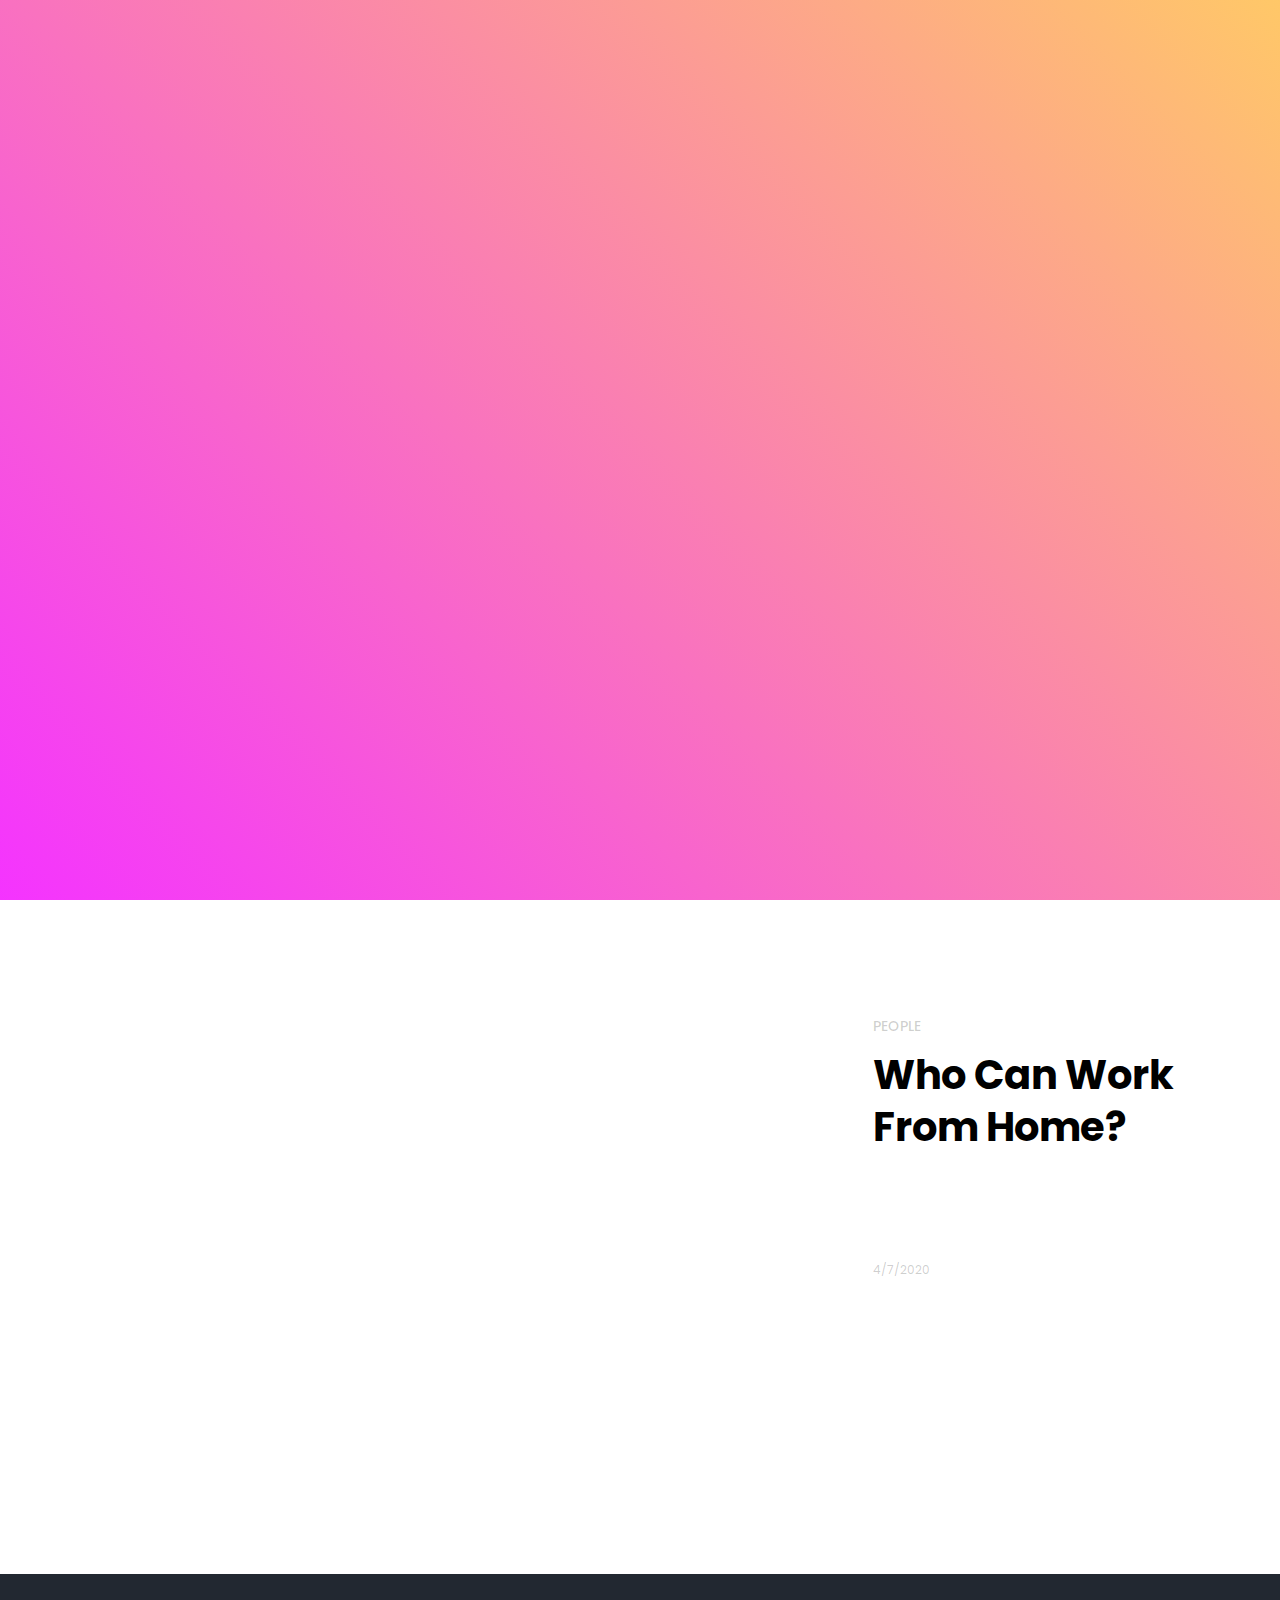
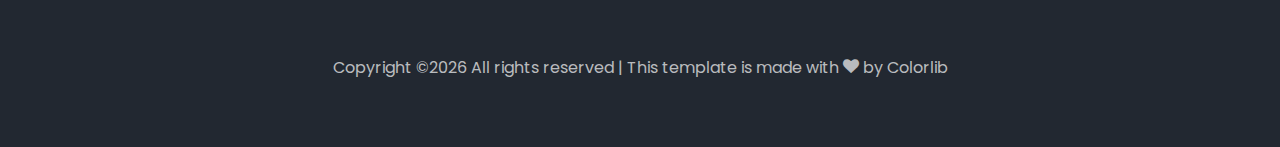
==== index.html @ 20bd4ee8 "move pages to top level" ====
<!DOCTYPE html>
<html lang="en">
  <head>
    <title>dataviz.nyc</title>
    <meta charset="utf-8">
    <meta name="viewport" content="width=device-width, initial-scale=1, shrink-to-fit=no">
    
    <link href="https://fonts.googleapis.com/css?family=Poppins:300,400,500,600,700,800,900" rel="stylesheet">

    <link rel="stylesheet" href="resources/css/animate.css">
    <link rel="stylesheet" href="resources/css/icomoon.css">
    <link rel="stylesheet" href="resources/css/style.css">
  </head>
  <body>
    
	  <!-- <nav class="navbar px-md-0 navbar-expand-lg navbar-dark ftco_navbar bg-dark ftco-navbar-light" id="ftco-navbar">
	    <div class="container">
          <a class="navbar-brand" href="index.html">dataviz.<font color="#f58426">nyc</font></a>
	      </div>
	    </div>
	  </nav> -->
    <!-- END nav -->
    
    <div class="hero-wrap js-fullheight" style="background-image: url('resources/osman-rana.jpg');" data-stellar-background-ratio="0.1">
      <div class="overlay"></div>
      <div class="container">
        <div class="row no-gutters slider-text js-fullheight align-items-center justify-content-start" data-scrollax-parent="true">
          <div class="col-md-12 ftco-animate">
          	<!-- <h2 class="subheading">Welcome to</h2> -->
          	<h1 class="mb-4 mb-md-0">dataviz.nyc</h1>
          	<div class="row">
          		<div class="col-md-7">
          			<div class="text">
	          			<p>looking at New York City one data visualization at a time</p>
	          			<div class="mouse">
										<a href="#" class="mouse-icon">
											<div class="mouse-wheel"><span class="ion-ios-arrow-round-down"></span></div>
										</a>
									</div>
								</div>
          		</div>
          	</div>
          </div>
        </div>
      </div>
    </div>

   	<section class="ftco-section">
   		<div class="container">
   			<div class="row">
   				<div class="col-md-12">
   					<div class="case">
   						<div class="row">
   							<div class="col-md-6 col-lg-6 col-xl-8 d-flex">
   								<a href="work_from_home.html" class="img w-100 mb-3 mb-md-0" style="background-image: url(resources/wfh/wfh_preview.gif);"></a>
   							</div>
   							<div class="col-md-6 col-lg-6 col-xl-4 d-flex">
   								<div class="text w-100 pl-md-3">
   									<span class="subheading">PEOPLE</span>
   									<h2><a href="work_from_home.html">Who Can Work From Home?</a></h2>
   								<ul class="media-social list-unstyled">
			                        <li class="ftco-animate"><a href="https://twitter.com/intent/tweet?text=Interactive%20visualization%20of%20who%20can%20and%20can't%20work%20from%20home%20in%20NYC%20and%20the%20rest%20of%20the%20US%20dataviz.nyc/work-from-home"><span class="icon-twitter"></span></a></li>
			                    </ul>
                                <div class="meta">
                                    <p class="mb-0">4/7/2020</p>
                                </div>
   								</div>
   							</div>
   						</div>
   					</div>
   					
   				</div>
   			</div>
   			<!-- <div class="row mt-5">
          <div class="col text-center">
            <div class="block-27">
              <ul>
                <li><a href="#">&lt;</a></li>
                <li class="active"><span>1</span></li>
                <li><a href="#">2</a></li>
                <li><a href="#">3</a></li>
                <li><a href="#">4</a></li>
                <li><a href="#">5</a></li>
                <li><a href="#">&gt;</a></li>
              </ul>
            </div>
          </div>
        </div> -->
   		</div>
   	</section>

    <footer class="ftco-footer ftco-bg-dark ftco-section">
      <div class="container">
          <div class="col-md-12 text-center">

            <p><!-- Link back to Colorlib can't be removed. Template is licensed under CC BY 3.0. -->
                Copyright &copy;<script>document.write(new Date().getFullYear());</script> All rights reserved | This template is made with <i class="icon-heart color-danger" aria-hidden="true"></i> by <a href="https://colorlib.com" target="_blank">Colorlib</a>
                <!-- Link back to Colorlib can't be removed. Template is licensed under CC BY 3.0. --></p>
          </div>
        </div>
      </div>
    </footer>
    
  

  <!-- loader -->
  <div id="ftco-loader" class="show fullscreen"><svg class="circular" width="48px" height="48px"><circle class="path-bg" cx="24" cy="24" r="22" fill="none" stroke-width="4" stroke="#eeeeee"/><circle class="path" cx="24" cy="24" r="22" fill="none" stroke-width="4" stroke-miterlimit="10" stroke="#F96D00"/></svg></div>


  <script src="resources/js/jquery.min.js"></script>
  <script src="resources/js/jquery-migrate-3.0.1.min.js"></script>
  <script src="resources/js/jquery.easing.1.3.js"></script>  
  <script src="resources/js/jquery.stellar.min.js"></script>
  <script src="resources/js/aos.js"></script>
  <script src="resources/js/owl.carousel.min.js"></script>
  <script src="resources/js/jquery.animateNumber.min.js"></script>
  <script src="resources/js/jquery.waypoints.min.js"></script>
  <script src="resources/js/scrollax.min.js"></script>
  <script src="resources/js/main.js"></script>
    
  </body>
</html>
---- resources/css/icomoon.css ----
@font-face {
  font-family: 'icomoon';
  src:  url('../fonts/icomoon/icomoon.eot?6tt51o');
  src:  url('../fonts/icomoon/icomoon.eot?6tt51o#iefix') format('embedded-opentype'),
    url('../fonts/icomoon/icomoon.ttf?6tt51o') format('truetype'),
    url('../fonts/icomoon/icomoon.woff?6tt51o') format('woff'),
    url('../fonts/icomoon/icomoon.svg?6tt51o#icomoon') format('svg');
  font-weight: normal;
  font-style: normal;
}

[class^="icon-"], [class*=" icon-"] {
  /* use !important to prevent issues with browser extensions that change fonts */
  font-family: 'icomoon' !important;
  speak: none;
  font-style: normal;
  font-weight: normal;
  font-variant: normal;
  text-transform: none;
  line-height: 1;

  /* Better Font Rendering =========== */
  -webkit-font-smoothing: antialiased;
  -moz-osx-font-smoothing: grayscale;
}

.icon-asterisk:before {
  content: "\f069";
}
.icon-plus:before {
  content: "\f067";
}
.icon-question:before {
  content: "\f128";
}
.icon-minus:before {
  content: "\f068";
}
.icon-glass:before {
  content: "\f000";
}
.icon-music:before {
  content: "\f001";
}
.icon-search:before {
  content: "\f002";
}
.icon-envelope-o:before {
  content: "\f003";
}
.icon-heart:before {
  content: "\f004";
}
.icon-star:before {
  content: "\f005";
}
.icon-star-o:before {
  content: "\f006";
}
.icon-user:before {
  content: "\f007";
}
.icon-film:before {
  content: "\f008";
}
.icon-th-large:before {
  content: "\f009";
}
.icon-th:before {
  content: "\f00a";
}
.icon-th-list:before {
  content: "\f00b";
}
.icon-check:before {
  content: "\f00c";
}
.icon-close:before {
  content: "\f00d";
}
.icon-remove:before {
  content: "\f00d";
}
.icon-times:before {
  content: "\f00d";
}
.icon-search-plus:before {
  content: "\f00e";
}
.icon-search-minus:before {
  content: "\f010";
}
.icon-power-off:before {
  content: "\f011";
}
.icon-signal:before {
  content: "\f012";
}
.icon-cog:before {
  content: "\f013";
}
.icon-gear:before {
  content: "\f013";
}
.icon-trash-o:before {
  content: "\f014";
}
.icon-home:before {
  content: "\f015";
}
.icon-file-o:before {
  content: "\f016";
}
.icon-clock-o:before {
  content: "\f017";
}
.icon-road:before {
  content: "\f018";
}
.icon-download:before {
  content: "\f019";
}
.icon-arrow-circle-o-down:before {
  content: "\f01a";
}
.icon-arrow-circle-o-up:before {
  content: "\f01b";
}
.icon-inbox:before {
  content: "\f01c";
}
.icon-play-circle-o:before {
  content: "\f01d";
}
.icon-repeat:before {
  content: "\f01e";
}
.icon-rotate-right:before {
  content: "\f01e";
}
.icon-refresh:before {
  content: "\f021";
}
.icon-list-alt:before {
  content: "\f022";
}
.icon-lock:before {
  content: "\f023";
}
.icon-flag:before {
  content: "\f024";
}
.icon-headphones:before {
  content: "\f025";
}
.icon-volume-off:before {
  content: "\f026";
}
.icon-volume-down:before {
  content: "\f027";
}
.icon-volume-up:before {
  content: "\f028";
}
.icon-qrcode:before {
  content: "\f029";
}
.icon-barcode:before {
  content: "\f02a";
}
.icon-tag:before {
  content: "\f02b";
}
.icon-tags:before {
  content: "\f02c";
}
.icon-book:before {
  content: "\f02d";
}
.icon-bookmark:before {
  content: "\f02e";
}
.icon-print:before {
  content: "\f02f";
}
.icon-camera:before {
  content: "\f030";
}
.icon-font:before {
  content: "\f031";
}
.icon-bold:before {
  content: "\f032";
}
.icon-italic:before {
  content: "\f033";
}
.icon-text-height:before {
  content: "\f034";
}
.icon-text-width:before {
  content: "\f035";
}
.icon-align-left:before {
  content: "\f036";
}
.icon-align-center:before {
  content: "\f037";
}
.icon-align-right:before {
  content: "\f038";
}
.icon-align-justify:before {
  content: "\f039";
}
.icon-list:before {
  content: "\f03a";
}
.icon-dedent:before {
  content: "\f03b";
}
.icon-outdent:before {
  content: "\f03b";
}
.icon-indent:before {
  content: "\f03c";
}
.icon-video-camera:before {
  content: "\f03d";
}
.icon-image:before {
  content: "\f03e";
}
.icon-photo:before {
  content: "\f03e";
}
.icon-picture-o:before {
  content: "\f03e";
}
.icon-pencil:before {
  content: "\f040";
}
.icon-map-marker:before {
  content: "\f041";
}
.icon-adjust:before {
  content: "\f042";
}
.icon-tint:before {
  content: "\f043";
}
.icon-edit:before {
  content: "\f044";
}
.icon-pencil-square-o:before {
  content: "\f044";
}
.icon-share-square-o:before {
  content: "\f045";
}
.icon-check-square-o:before {
  content: "\f046";
}
.icon-arrows:before {
  content: "\f047";
}
.icon-step-backward:before {
  content: "\f048";
}
.icon-fast-backward:before {
  content: "\f049";
}
.icon-backward:before {
  content: "\f04a";
}
.icon-play:before {
  content: "\f04b";
}
.icon-pause:before {
  content: "\f04c";
}
.icon-stop:before {
  content: "\f04d";
}
.icon-forward:before {
  content: "\f04e";
}
.icon-fast-forward:before {
  content: "\f050";
}
.icon-step-forward:before {
  content: "\f051";
}
.icon-eject:before {
  content: "\f052";
}
.icon-chevron-left:before {
  content: "\f053";
}
.icon-chevron-right:before {
  content: "\f054";
}
.icon-plus-circle:before {
  content: "\f055";
}
.icon-minus-circle:before {
  content: "\f056";
}
.icon-times-circle:before {
  content: "\f057";
}
.icon-check-circle:before {
  content: "\f058";
}
.icon-question-circle:before {
  content: "\f059";
}
.icon-info-circle:before {
  content: "\f05a";
}
.icon-crosshairs:before {
  content: "\f05b";
}
.icon-times-circle-o:before {
  content: "\f05c";
}
.icon-check-circle-o:before {
  content: "\f05d";
}
.icon-ban:before {
  content: "\f05e";
}
.icon-arrow-left:before {
  content: "\f060";
}
.icon-arrow-right:before {
  content: "\f061";
}
.icon-arrow-up:before {
  content: "\f062";
}
.icon-arrow-down:before {
  content: "\f063";
}
.icon-mail-forward:before {
  content: "\f064";
}
.icon-share:before {
  content: "\f064";
}
.icon-expand:before {
  content: "\f065";
}
.icon-compress:before {
  content: "\f066";
}
.icon-exclamation-circle:before {
  content: "\f06a";
}
.icon-gift:before {
  content: "\f06b";
}
.icon-leaf:before {
  content: "\f06c";
}
.icon-fire:before {
  content: "\f06d";
}
.icon-eye:before {
  content: "\f06e";
}
.icon-eye-slash:before {
  content: "\f070";
}
.icon-exclamation-triangle:before {
  content: "\f071";
}
.icon-warning:before {
  content: "\f071";
}
.icon-plane:before {
  content: "\f072";
}
.icon-calendar:before {
  content: "\f073";
}
.icon-random:before {
  content: "\f074";
}
.icon-comment:before {
  content: "\f075";
}
.icon-magnet:before {
  content: "\f076";
}
.icon-chevron-up:before {
  content: "\f077";
}
.icon-chevron-down:before {
  content: "\f078";
}
.icon-retweet:before {
  content: "\f079";
}
.icon-shopping-cart:before {
  content: "\f07a";
}
.icon-folder:before {
  content: "\f07b";
}
.icon-folder-open:before {
  content: "\f07c";
}
.icon-arrows-v:before {
  content: "\f07d";
}
.icon-arrows-h:before {
  content: "\f07e";
}
.icon-bar-chart:before {
  content: "\f080";
}
.icon-bar-chart-o:before {
  content: "\f080";
}
.icon-twitter-square:before {
  content: "\f081";
}
.icon-facebook-square:before {
  content: "\f082";
}
.icon-camera-retro:before {
  content: "\f083";
}
.icon-key:before {
  content: "\f084";
}
.icon-cogs:before {
  content: "\f085";
}
.icon-gears:before {
  content: "\f085";
}
.icon-comments:before {
  content: "\f086";
}
.icon-thumbs-o-up:before {
  content: "\f087";
}
.icon-thumbs-o-down:before {
  content: "\f088";
}
.icon-star-half:before {
  content: "\f089";
}
.icon-heart-o:before {
  content: "\f08a";
}
.icon-sign-out:before {
  content: "\f08b";
}
.icon-linkedin-square:before {
  content: "\f08c";
}
.icon-thumb-tack:before {
  content: "\f08d";
}
.icon-external-link:before {
  content: "\f08e";
}
.icon-sign-in:before {
  content: "\f090";
}
.icon-trophy:before {
  content: "\f091";
}
.icon-github-square:before {
  content: "\f092";
}
.icon-upload:before {
  content: "\f093";
}
.icon-lemon-o:before {
  content: "\f094";
}
.icon-phone:before {
  content: "\f095";
}
.icon-square-o:before {
  content: "\f096";
}
.icon-bookmark-o:before {
  content: "\f097";
}
.icon-phone-square:before {
  content: "\f098";
}
.icon-twitter:before {
  content: "\f099";
}
.icon-facebook:before {
  content: "\f09a";
}
.icon-facebook-f:before {
  content: "\f09a";
}
.icon-github:before {
  content: "\f09b";
}
.icon-unlock:before {
  content: "\f09c";
}
.icon-credit-card:before {
  content: "\f09d";
}
.icon-feed:before {
  content: "\f09e";
}
.icon-rss:before {
  content: "\f09e";
}
.icon-hdd-o:before {
  content: "\f0a0";
}
.icon-bullhorn:before {
  content: "\f0a1";
}
.icon-bell-o:before {
  content: "\f0a2";
}
.icon-certificate:before {
  content: "\f0a3";
}
.icon-hand-o-right:before {
  content: "\f0a4";
}
.icon-hand-o-left:before {
  content: "\f0a5";
}
.icon-hand-o-up:before {
  content: "\f0a6";
}
.icon-hand-o-down:before {
  content: "\f0a7";
}
.icon-arrow-circle-left:before {
  content: "\f0a8";
}
.icon-arrow-circle-right:before {
  content: "\f0a9";
}
.icon-arrow-circle-up:before {
  content: "\f0aa";
}
.icon-arrow-circle-down:before {
  content: "\f0ab";
}
.icon-globe:before {
  content: "\f0ac";
}
.icon-wrench:before {
  content: "\f0ad";
}
.icon-tasks:before {
  content: "\f0ae";
}
.icon-filter:before {
  content: "\f0b0";
}
.icon-briefcase:before {
  content: "\f0b1";
}
.icon-arrows-alt:before {
  content: "\f0b2";
}
.icon-group:before {
  content: "\f0c0";
}
.icon-users:before {
  content: "\f0c0";
}
.icon-chain:before {
  content: "\f0c1";
}
.icon-link:before {
  content: "\f0c1";
}
.icon-cloud:before {
  content: "\f0c2";
}
.icon-flask:before {
  content: "\f0c3";
}
.icon-cut:before {
  content: "\f0c4";
}
.icon-scissors:before {
  content: "\f0c4";
}
.icon-copy:before {
  content: "\f0c5";
}
.icon-files-o:before {
  content: "\f0c5";
}
.icon-paperclip:before {
  content: "\f0c6";
}
.icon-floppy-o:before {
  content: "\f0c7";
}
.icon-save:before {
  content: "\f0c7";
}
.icon-square:before {
  content: "\f0c8";
}
.icon-bars:before {
  content: "\f0c9";
}
.icon-navicon:before {
  content: "\f0c9";
}
.icon-reorder:before {
  content: "\f0c9";
}
.icon-list-ul:before {
  content: "\f0ca";
}
.icon-list-ol:before {
  content: "\f0cb";
}
.icon-strikethrough:before {
  content: "\f0cc";
}
.icon-underline:before {
  content: "\f0cd";
}
.icon-table:before {
  content: "\f0ce";
}
.icon-magic:before {
  content: "\f0d0";
}
.icon-truck:before {
  content: "\f0d1";
}
.icon-pinterest:before {
  content: "\f0d2";
}
.icon-pinterest-square:before {
  content: "\f0d3";
}
.icon-google-plus-square:before {
  content: "\f0d4";
}
.icon-google-plus:before {
  content: "\f0d5";
}
.icon-money:before {
  content: "\f0d6";
}
.icon-caret-down:before {
  content: "\f0d7";
}
.icon-caret-up:before {
  content: "\f0d8";
}
.icon-caret-left:before {
  content: "\f0d9";
}
.icon-caret-right:before {
  content: "\f0da";
}
.icon-columns:before {
  content: "\f0db";
}
.icon-sort:before {
  content: "\f0dc";
}
.icon-unsorted:before {
  content: "\f0dc";
}
.icon-sort-desc:before {
  content: "\f0dd";
}
.icon-sort-down:before {
  content: "\f0dd";
}
.icon-sort-asc:before {
  content: "\f0de";
}
.icon-sort-up:before {
  content: "\f0de";
}
.icon-envelope:before {
  content: "\f0e0";
}
.icon-linkedin:before {
  content: "\f0e1";
}
.icon-rotate-left:before {
  content: "\f0e2";
}
.icon-undo:before {
  content: "\f0e2";
}
.icon-gavel:before {
  content: "\f0e3";
}
.icon-legal:before {
  content: "\f0e3";
}
.icon-dashboard:before {
  content: "\f0e4";
}
.icon-tachometer:before {
  content: "\f0e4";
}
.icon-comment-o:before {
  content: "\f0e5";
}
.icon-comments-o:before {
  content: "\f0e6";
}
.icon-bolt:before {
  content: "\f0e7";
}
.icon-flash:before {
  content: "\f0e7";
}
.icon-sitemap:before {
  content: "\f0e8";
}
.icon-umbrella:before {
  content: "\f0e9";
}
.icon-clipboard:before {
  content: "\f0ea";
}
.icon-paste:before {
  content: "\f0ea";
}
.icon-lightbulb-o:before {
  content: "\f0eb";
}
.icon-exchange:before {
  content: "\f0ec";
}
.icon-cloud-download:before {
  content: "\f0ed";
}
.icon-cloud-upload:before {
  content: "\f0ee";
}
.icon-user-md:before {
  content: "\f0f0";
}
.icon-stethoscope:before {
  content: "\f0f1";
}
.icon-suitcase:before {
  content: "\f0f2";
}
.icon-bell:before {
  content: "\f0f3";
}
.icon-coffee:before {
  content: "\f0f4";
}
.icon-cutlery:before {
  content: "\f0f5";
}
.icon-file-text-o:before {
  content: "\f0f6";
}
.icon-building-o:before {
  content: "\f0f7";
}
.icon-hospital-o:before {
  content: "\f0f8";
}
.icon-ambulance:before {
  content: "\f0f9";
}
.icon-medkit:before {
  content: "\f0fa";
}
.icon-fighter-jet:before {
  content: "\f0fb";
}
.icon-beer:before {
  content: "\f0fc";
}
.icon-h-square:before {
  content: "\f0fd";
}
.icon-plus-square:before {
  content: "\f0fe";
}
.icon-angle-double-left:before {
  content: "\f100";
}
.icon-angle-double-right:before {
  content: "\f101";
}
.icon-angle-double-up:before {
  content: "\f102";
}
.icon-angle-double-down:before {
  content: "\f103";
}
.icon-angle-left:before {
  content: "\f104";
}
.icon-angle-right:before {
  content: "\f105";
}
.icon-angle-up:before {
  content: "\f106";
}
.icon-angle-down:before {
  content: "\f107";
}
.icon-desktop:before {
  content: "\f108";
}
.icon-laptop:before {
  content: "\f109";
}
.icon-tablet:before {
  content: "\f10a";
}
.icon-mobile:before {
  content: "\f10b";
}
.icon-mobile-phone:before {
  content: "\f10b";
}
.icon-circle-o:before {
  content: "\f10c";
}
.icon-quote-left:before {
  content: "\f10d";
}
.icon-quote-right:before {
  content: "\f10e";
}
.icon-spinner:before {
  content: "\f110";
}
.icon-circle:before {
  content: "\f111";
}
.icon-mail-reply:before {
  content: "\f112";
}
.icon-reply:before {
  content: "\f112";
}
.icon-github-alt:before {
  content: "\f113";
}
.icon-folder-o:before {
  content: "\f114";
}
.icon-folder-open-o:before {
  content: "\f115";
}
.icon-smile-o:before {
  content: "\f118";
}
.icon-frown-o:before {
  content: "\f119";
}
.icon-meh-o:before {
  content: "\f11a";
}
.icon-gamepad:before {
  content: "\f11b";
}
.icon-keyboard-o:before {
  content: "\f11c";
}
.icon-flag-o:before {
  content: "\f11d";
}
.icon-flag-checkered:before {
  content: "\f11e";
}
.icon-terminal:before {
  content: "\f120";
}
.icon-code:before {
  content: "\f121";
}
.icon-mail-reply-all:before {
  content: "\f122";
}
.icon-reply-all:before {
  content: "\f122";
}
.icon-star-half-empty:before {
  content: "\f123";
}
.icon-star-half-full:before {
  content: "\f123";
}
.icon-star-half-o:before {
  content: "\f123";
}
.icon-location-arrow:before {
  content: "\f124";
}
.icon-crop:before {
  content: "\f125";
}
.icon-code-fork:before {
  content: "\f126";
}
.icon-chain-broken:before {
  content: "\f127";
}
.icon-unlink:before {
  content: "\f127";
}
.icon-info:before {
  content: "\f129";
}
.icon-exclamation:before {
  content: "\f12a";
}
.icon-superscript:before {
  content: "\f12b";
}
.icon-subscript:before {
  content: "\f12c";
}
.icon-eraser:before {
  content: "\f12d";
}
.icon-puzzle-piece:before {
  content: "\f12e";
}
.icon-microphone:before {
  content: "\f130";
}
.icon-microphone-slash:before {
  content: "\f131";
}
.icon-shield:before {
  content: "\f132";
}
.icon-calendar-o:before {
  content: "\f133";
}
.icon-fire-extinguisher:before {
  content: "\f134";
}
.icon-rocket:before {
  content: "\f135";
}
.icon-maxcdn:before {
  content: "\f136";
}
.icon-chevron-circle-left:before {
  content: "\f137";
}
.icon-chevron-circle-right:before {
  content: "\f138";
}
.icon-chevron-circle-up:before {
  content: "\f139";
}
.icon-chevron-circle-down:before {
  content: "\f13a";
}
.icon-html5:before {
  content: "\f13b";
}
.icon-css3:before {
  content: "\f13c";
}
.icon-anchor:before {
  content: "\f13d";
}
.icon-unlock-alt:before {
  content: "\f13e";
}
.icon-bullseye:before {
  content: "\f140";
}
.icon-ellipsis-h:before {
  content: "\f141";
}
.icon-ellipsis-v:before {
  content: "\f142";
}
.icon-rss-square:before {
  content: "\f143";
}
.icon-play-circle:before {
  content: "\f144";
}
.icon-ticket:before {
  content: "\f145";
}
.icon-minus-square:before {
  content: "\f146";
}
.icon-minus-square-o:before {
  content: "\f147";
}
.icon-level-up:before {
  content: "\f148";
}
.icon-level-down:before {
  content: "\f149";
}
.icon-check-square:before {
  content: "\f14a";
}
.icon-pencil-square:before {
  content: "\f14b";
}
.icon-external-link-square:before {
  content: "\f14c";
}
.icon-share-square:before {
  content: "\f14d";
}
.icon-compass:before {
  content: "\f14e";
}
.icon-caret-square-o-down:before {
  content: "\f150";
}
.icon-toggle-down:before {
  content: "\f150";
}
.icon-caret-square-o-up:before {
  content: "\f151";
}
.icon-toggle-up:before {
  content: "\f151";
}
.icon-caret-square-o-right:before {
  content: "\f152";
}
.icon-toggle-right:before {
  content: "\f152";
}
.icon-eur:before {
  content: "\f153";
}
.icon-euro:before {
  content: "\f153";
}
.icon-gbp:before {
  content: "\f154";
}
.icon-dollar:before {
  content: "\f155";
}
.icon-usd:before {
  content: "\f155";
}
.icon-inr:before {
  content: "\f156";
}
.icon-rupee:before {
  content: "\f156";
}
.icon-cny:before {
  content: "\f157";
}
.icon-jpy:before {
  content: "\f157";
}
.icon-rmb:before {
  content: "\f157";
}
.icon-yen:before {
  content: "\f157";
}
.icon-rouble:before {
  content: "\f158";
}
.icon-rub:before {
  content: "\f158";
}
.icon-ruble:before {
  content: "\f158";
}
.icon-krw:before {
  content: "\f159";
}
.icon-won:before {
  content: "\f159";
}
.icon-bitcoin:before {
  content: "\f15a";
}
.icon-btc:before {
  content: "\f15a";
}
.icon-file:before {
  content: "\f15b";
}
.icon-file-text:before {
  content: "\f15c";
}
.icon-sort-alpha-asc:before {
  content: "\f15d";
}
.icon-sort-alpha-desc:before {
  content: "\f15e";
}
.icon-sort-amount-asc:before {
  content: "\f160";
}
.icon-sort-amount-desc:before {
  content: "\f161";
}
.icon-sort-numeric-asc:before {
  content: "\f162";
}
.icon-sort-numeric-desc:before {
  content: "\f163";
}
.icon-thumbs-up:before {
  content: "\f164";
}
.icon-thumbs-down:before {
  content: "\f165";
}
.icon-youtube-square:before {
  content: "\f166";
}
.icon-youtube:before {
  content: "\f167";
}
.icon-xing:before {
  content: "\f168";
}
.icon-xing-square:before {
  content: "\f169";
}
.icon-youtube-play:before {
  content: "\f16a";
}
.icon-dropbox:before {
  content: "\f16b";
}
.icon-stack-overflow:before {
  content: "\f16c";
}
.icon-instagram:before {
  content: "\f16d";
}
.icon-flickr:before {
  content: "\f16e";
}
.icon-adn:before {
  content: "\f170";
}
.icon-bitbucket:before {
  content: "\f171";
}
.icon-bitbucket-square:before {
  content: "\f172";
}
.icon-tumblr:before {
  content: "\f173";
}
.icon-tumblr-square:before {
  content: "\f174";
}
.icon-long-arrow-down:before {
  content: "\f175";
}
.icon-long-arrow-up:before {
  content: "\f176";
}
.icon-long-arrow-left:before {
  content: "\f177";
}
.icon-long-arrow-right:before {
  content: "\f178";
}
.icon-apple:before {
  content: "\f179";
}
.icon-windows:before {
  content: "\f17a";
}
.icon-android:before {
  content: "\f17b";
}
.icon-linux:before {
  content: "\f17c";
}
.icon-dribbble:before {
  content: "\f17d";
}
.icon-skype:before {
  content: "\f17e";
}
.icon-foursquare:before {
  content: "\f180";
}
.icon-trello:before {
  content: "\f181";
}
.icon-female:before {
  content: "\f182";
}
.icon-male:before {
  content: "\f183";
}
.icon-gittip:before {
  content: "\f184";
}
.icon-gratipay:before {
  content: "\f184";
}
.icon-sun-o:before {
  content: "\f185";
}
.icon-moon-o:before {
  content: "\f186";
}
.icon-archive:before {
  content: "\f187";
}
.icon-bug:before {
  content: "\f188";
}
.icon-vk:before {
  content: "\f189";
}
.icon-weibo:before {
  content: "\f18a";
}
.icon-renren:before {
  content: "\f18b";
}
.icon-pagelines:before {
  content: "\f18c";
}
.icon-stack-exchange:before {
  content: "\f18d";
}
.icon-arrow-circle-o-right:before {
  content: "\f18e";
}
.icon-arrow-circle-o-left:before {
  content: "\f190";
}
.icon-caret-square-o-left:before {
  content: "\f191";
}
.icon-toggle-left:before {
  content: "\f191";
}
.icon-dot-circle-o:before {
  content: "\f192";
}
.icon-wheelchair:before {
  content: "\f193";
}
.icon-vimeo-square:before {
  content: "\f194";
}
.icon-try:before {
  content: "\f195";
}
.icon-turkish-lira:before {
  content: "\f195";
}
.icon-plus-square-o:before {
  content: "\f196";
}
.icon-space-shuttle:before {
  content: "\f197";
}
.icon-slack:before {
  content: "\f198";
}
.icon-envelope-square:before {
  content: "\f199";
}
.icon-wordpress:before {
  content: "\f19a";
}
.icon-openid:before {
  content: "\f19b";
}
.icon-bank:before {
  content: "\f19c";
}
.icon-institution:before {
  content: "\f19c";
}
.icon-university:before {
  content: "\f19c";
}
.icon-graduation-cap:before {
  content: "\f19d";
}
.icon-mortar-board:before {
  content: "\f19d";
}
.icon-yahoo:before {
  content: "\f19e";
}
.icon-google:before {
  content: "\f1a0";
}
.icon-reddit:before {
  content: "\f1a1";
}
.icon-reddit-square:before {
  content: "\f1a2";
}
.icon-stumbleupon-circle:before {
  content: "\f1a3";
}
.icon-stumbleupon:before {
  content: "\f1a4";
}
.icon-delicious:before {
  content: "\f1a5";
}
.icon-digg:before {
  content: "\f1a6";
}
.icon-pied-piper-pp:before {
  content: "\f1a7";
}
.icon-pied-piper-alt:before {
  content: "\f1a8";
}
.icon-drupal:before {
  content: "\f1a9";
}
.icon-joomla:before {
  content: "\f1aa";
}
.icon-language:before {
  content: "\f1ab";
}
.icon-fax:before {
  content: "\f1ac";
}
.icon-building:before {
  content: "\f1ad";
}
.icon-child:before {
  content: "\f1ae";
}
.icon-paw:before {
  content: "\f1b0";
}
.icon-spoon:before {
  content: "\f1b1";
}
.icon-cube:before {
  content: "\f1b2";
}
.icon-cubes:before {
  content: "\f1b3";
}
.icon-behance:before {
  content: "\f1b4";
}
.icon-behance-square:before {
  content: "\f1b5";
}
.icon-steam:before {
  content: "\f1b6";
}
.icon-steam-square:before {
  content: "\f1b7";
}
.icon-recycle:before {
  content: "\f1b8";
}
.icon-automobile:before {
  content: "\f1b9";
}
.icon-car:before {
  content: "\f1b9";
}
.icon-cab:before {
  content: "\f1ba";
}
.icon-taxi:before {
  content: "\f1ba";
}
.icon-tree:before {
  content: "\f1bb";
}
.icon-spotify:before {
  content: "\f1bc";
}
.icon-deviantart:before {
  content: "\f1bd";
}
.icon-soundcloud:before {
  content: "\f1be";
}
.icon-database:before {
  content: "\f1c0";
}
.icon-file-pdf-o:before {
  content: "\f1c1";
}
.icon-file-word-o:before {
  content: "\f1c2";
}
.icon-file-excel-o:before {
  content: "\f1c3";
}
.icon-file-powerpoint-o:before {
  content: "\f1c4";
}
.icon-file-image-o:before {
  content: "\f1c5";
}
.icon-file-photo-o:before {
  content: "\f1c5";
}
.icon-file-picture-o:before {
  content: "\f1c5";
}
.icon-file-archive-o:before {
  content: "\f1c6";
}
.icon-file-zip-o:before {
  content: "\f1c6";
}
.icon-file-audio-o:before {
  content: "\f1c7";
}
.icon-file-sound-o:before {
  content: "\f1c7";
}
.icon-file-movie-o:before {
  content: "\f1c8";
}
.icon-file-video-o:before {
  content: "\f1c8";
}
.icon-file-code-o:before {
  content: "\f1c9";
}
.icon-vine:before {
  content: "\f1ca";
}
.icon-codepen:before {
  content: "\f1cb";
}
.icon-jsfiddle:before {
  content: "\f1cc";
}
.icon-life-bouy:before {
  content: "\f1cd";
}
.icon-life-buoy:before {
  content: "\f1cd";
}
.icon-life-ring:before {
  content: "\f1cd";
}
.icon-life-saver:before {
  content: "\f1cd";
}
.icon-support:before {
  content: "\f1cd";
}
.icon-circle-o-notch:before {
  content: "\f1ce";
}
.icon-ra:before {
  content: "\f1d0";
}
.icon-rebel:before {
  content: "\f1d0";
}
.icon-resistance:before {
  content: "\f1d0";
}
.icon-empire:before {
  content: "\f1d1";
}
.icon-ge:before {
  content: "\f1d1";
}
.icon-git-square:before {
  content: "\f1d2";
}
.icon-git:before {
  content: "\f1d3";
}
.icon-hacker-news:before {
  content: "\f1d4";
}
.icon-y-combinator-square:before {
  content: "\f1d4";
}
.icon-yc-square:before {
  content: "\f1d4";
}
.icon-tencent-weibo:before {
  content: "\f1d5";
}
.icon-qq:before {
  content: "\f1d6";
}
.icon-wechat:before {
  content: "\f1d7";
}
.icon-weixin:before {
  content: "\f1d7";
}
.icon-paper-plane:before {
  content: "\f1d8";
}
.icon-send:before {
  content: "\f1d8";
}
.icon-paper-plane-o:before {
  content: "\f1d9";
}
.icon-send-o:before {
  content: "\f1d9";
}
.icon-history:before {
  content: "\f1da";
}
.icon-circle-thin:before {
  content: "\f1db";
}
.icon-header:before {
  content: "\f1dc";
}
.icon-paragraph:before {
  content: "\f1dd";
}
.icon-sliders:before {
  content: "\f1de";
}
.icon-share-alt:before {
  content: "\f1e0";
}
.icon-share-alt-square:before {
  content: "\f1e1";
}
.icon-bomb:before {
  content: "\f1e2";
}
.icon-futbol-o:before {
  content: "\f1e3";
}
.icon-soccer-ball-o:before {
  content: "\f1e3";
}
.icon-tty:before {
  content: "\f1e4";
}
.icon-binoculars:before {
  content: "\f1e5";
}
.icon-plug:before {
  content: "\f1e6";
}
.icon-slideshare:before {
  content: "\f1e7";
}
.icon-twitch:before {
  content: "\f1e8";
}
.icon-yelp:before {
  content: "\f1e9";
}
.icon-newspaper-o:before {
  content: "\f1ea";
}
.icon-wifi:before {
  content: "\f1eb";
}
.icon-calculator:before {
  content: "\f1ec";
}
.icon-paypal:before {
  content: "\f1ed";
}
.icon-google-wallet:before {
  content: "\f1ee";
}
.icon-cc-visa:before {
  content: "\f1f0";
}
.icon-cc-mastercard:before {
  content: "\f1f1";
}
.icon-cc-discover:before {
  content: "\f1f2";
}
.icon-cc-amex:before {
  content: "\f1f3";
}
.icon-cc-paypal:before {
  content: "\f1f4";
}
.icon-cc-stripe:before {
  content: "\f1f5";
}
.icon-bell-slash:before {
  content: "\f1f6";
}
.icon-bell-slash-o:before {
  content: "\f1f7";
}
.icon-trash:before {
  content: "\f1f8";
}
.icon-copyright:before {
  content: "\f1f9";
}
.icon-at:before {
  content: "\f1fa";
}
.icon-eyedropper:before {
  content: "\f1fb";
}
.icon-paint-brush:before {
  content: "\f1fc";
}
.icon-birthday-cake:before {
  content: "\f1fd";
}
.icon-area-chart:before {
  content: "\f1fe";
}
.icon-pie-chart:before {
  content: "\f200";
}
.icon-line-chart:before {
  content: "\f201";
}
.icon-lastfm:before {
  content: "\f202";
}
.icon-lastfm-square:before {
  content: "\f203";
}
.icon-toggle-off:before {
  content: "\f204";
}
.icon-toggle-on:before {
  content: "\f205";
}
.icon-bicycle:before {
  content: "\f206";
}
.icon-bus:before {
  content: "\f207";
}
.icon-ioxhost:before {
  content: "\f208";
}
.icon-angellist:before {
  content: "\f209";
}
.icon-cc:before {
  content: "\f20a";
}
.icon-ils:before {
  content: "\f20b";
}
.icon-shekel:before {
  content: "\f20b";
}
.icon-sheqel:before {
  content: "\f20b";
}
.icon-meanpath:before {
  content: "\f20c";
}
.icon-buysellads:before {
  content: "\f20d";
}
.icon-connectdevelop:before {
  content: "\f20e";
}
.icon-dashcube:before {
  content: "\f210";
}
.icon-forumbee:before {
  content: "\f211";
}
.icon-leanpub:before {
  content: "\f212";
}
.icon-sellsy:before {
  content: "\f213";
}
.icon-shirtsinbulk:before {
  content: "\f214";
}
.icon-simplybuilt:before {
  content: "\f215";
}
.icon-skyatlas:before {
  content: "\f216";
}
.icon-cart-plus:before {
  content: "\f217";
}
.icon-cart-arrow-down:before {
  content: "\f218";
}
.icon-diamond:before {
  content: "\f219";
}
.icon-ship:before {
  content: "\f21a";
}
.icon-user-secret:before {
  content: "\f21b";
}
.icon-motorcycle:before {
  content: "\f21c";
}
.icon-street-view:before {
  content: "\f21d";
}
.icon-heartbeat:before {
  content: "\f21e";
}
.icon-venus:before {
  content: "\f221";
}
.icon-mars:before {
  content: "\f222";
}
.icon-mercury:before {
  content: "\f223";
}
.icon-intersex:before {
  content: "\f224";
}
.icon-transgender:before {
  content: "\f224";
}
.icon-transgender-alt:before {
  content: "\f225";
}
.icon-venus-double:before {
  content: "\f226";
}
.icon-mars-double:before {
  content: "\f227";
}
.icon-venus-mars:before {
  content: "\f228";
}
.icon-mars-stroke:before {
  content: "\f229";
}
.icon-mars-stroke-v:before {
  content: "\f22a";
}
.icon-mars-stroke-h:before {
  content: "\f22b";
}
.icon-neuter:before {
  content: "\f22c";
}
.icon-genderless:before {
  content: "\f22d";
}
.icon-facebook-official:before {
  content: "\f230";
}
.icon-pinterest-p:before {
  content: "\f231";
}
.icon-whatsapp:before {
  content: "\f232";
}
.icon-server:before {
  content: "\f233";
}
.icon-user-plus:before {
  content: "\f234";
}
.icon-user-times:before {
  content: "\f235";
}
.icon-bed:before {
  content: "\f236";
}
.icon-hotel:before {
  content: "\f236";
}
.icon-viacoin:before {
  content: "\f237";
}
.icon-train:before {
  content: "\f238";
}
.icon-subway:before {
  content: "\f239";
}
.icon-medium:before {
  content: "\f23a";
}
.icon-y-combinator:before {
  content: "\f23b";
}
.icon-yc:before {
  content: "\f23b";
}
.icon-optin-monster:before {
  content: "\f23c";
}
.icon-opencart:before {
  content: "\f23d";
}
.icon-expeditedssl:before {
  content: "\f23e";
}
.icon-battery:before {
  content: "\f240";
}
.icon-battery-4:before {
  content: "\f240";
}
.icon-battery-full:before {
  content: "\f240";
}
.icon-battery-3:before {
  content: "\f241";
}
.icon-battery-three-quarters:before {
  content: "\f241";
}
.icon-battery-2:before {
  content: "\f242";
}
.icon-battery-half:before {
  content: "\f242";
}
.icon-battery-1:before {
  content: "\f243";
}
.icon-battery-quarter:before {
  content: "\f243";
}
.icon-battery-0:before {
  content: "\f244";
}
.icon-battery-empty:before {
  content: "\f244";
}
.icon-mouse-pointer:before {
  content: "\f245";
}
.icon-i-cursor:before {
  content: "\f246";
}
.icon-object-group:before {
  content: "\f247";
}
.icon-object-ungroup:before {
  content: "\f248";
}
.icon-sticky-note:before {
  content: "\f249";
}
.icon-sticky-note-o:before {
  content: "\f24a";
}
.icon-cc-jcb:before {
  content: "\f24b";
}
.icon-cc-diners-club:before {
  content: "\f24c";
}
.icon-clone:before {
  content: "\f24d";
}
.icon-balance-scale:before {
  content: "\f24e";
}
.icon-hourglass-o:before {
  content: "\f250";
}
.icon-hourglass-1:before {
  content: "\f251";
}
.icon-hourglass-start:before {
  content: "\f251";
}
.icon-hourglass-2:before {
  content: "\f252";
}
.icon-hourglass-half:before {
  content: "\f252";
}
.icon-hourglass-3:before {
  content: "\f253";
}
.icon-hourglass-end:before {
  content: "\f253";
}
.icon-hourglass:before {
  content: "\f254";
}
.icon-hand-grab-o:before {
  content: "\f255";
}
.icon-hand-rock-o:before {
  content: "\f255";
}
.icon-hand-paper-o:before {
  content: "\f256";
}
.icon-hand-stop-o:before {
  content: "\f256";
}
.icon-hand-scissors-o:before {
  content: "\f257";
}
.icon-hand-lizard-o:before {
  content: "\f258";
}
.icon-hand-spock-o:before {
  content: "\f259";
}
.icon-hand-pointer-o:before {
  content: "\f25a";
}
.icon-hand-peace-o:before {
  content: "\f25b";
}
.icon-trademark:before {
  content: "\f25c";
}
.icon-registered:before {
  content: "\f25d";
}
.icon-creative-commons:before {
  content: "\f25e";
}
.icon-gg:before {
  content: "\f260";
}
.icon-gg-circle:before {
  content: "\f261";
}
.icon-tripadvisor:before {
  content: "\f262";
}
.icon-odnoklassniki:before {
  content: "\f263";
}
.icon-odnoklassniki-square:before {
  content: "\f264";
}
.icon-get-pocket:before {
  content: "\f265";
}
.icon-wikipedia-w:before {
  content: "\f266";
}
.icon-safari:before {
  content: "\f267";
}
.icon-chrome:before {
  content: "\f268";
}
.icon-firefox:before {
  content: "\f269";
}
.icon-opera:before {
  content: "\f26a";
}
.icon-internet-explorer:before {
  content: "\f26b";
}
.icon-television:before {
  content: "\f26c";
}
.icon-tv:before {
  content: "\f26c";
}
.icon-contao:before {
  content: "\f26d";
}
.icon-500px:before {
  content: "\f26e";
}
.icon-amazon:before {
  content: "\f270";
}
.icon-calendar-plus-o:before {
  content: "\f271";
}
.icon-calendar-minus-o:before {
  content: "\f272";
}
.icon-calendar-times-o:before {
  content: "\f273";
}
.icon-calendar-check-o:before {
  content: "\f274";
}
.icon-industry:before {
  content: "\f275";
}
.icon-map-pin:before {
  content: "\f276";
}
.icon-map-signs:before {
  content: "\f277";
}
.icon-map-o:before {
  content: "\f278";
}
.icon-map:before {
  content: "\f279";
}
.icon-commenting:before {
  content: "\f27a";
}
.icon-commenting-o:before {
  content: "\f27b";
}
.icon-houzz:before {
  content: "\f27c";
}
.icon-vimeo:before {
  content: "\f27d";
}
.icon-black-tie:before {
  content: "\f27e";
}
.icon-fonticons:before {
  content: "\f280";
}
.icon-reddit-alien:before {
  content: "\f281";
}
.icon-edge:before {
  content: "\f282";
}
.icon-credit-card-alt:before {
  content: "\f283";
}
.icon-codiepie:before {
  content: "\f284";
}
.icon-modx:before {
  content: "\f285";
}
.icon-fort-awesome:before {
  content: "\f286";
}
.icon-usb:before {
  content: "\f287";
}
.icon-product-hunt:before {
  content: "\f288";
}
.icon-mixcloud:before {
  content: "\f289";
}
.icon-scribd:before {
  content: "\f28a";
}
.icon-pause-circle:before {
  content: "\f28b";
}
.icon-pause-circle-o:before {
  content: "\f28c";
}
.icon-stop-circle:before {
  content: "\f28d";
}
.icon-stop-circle-o:before {
  content: "\f28e";
}
.icon-shopping-bag:before {
  content: "\f290";
}
.icon-shopping-basket:before {
  content: "\f291";
}
.icon-hashtag:before {
  content: "\f292";
}
.icon-bluetooth:before {
  content: "\f293";
}
.icon-bluetooth-b:before {
  content: "\f294";
}
.icon-percent:before {
  content: "\f295";
}
.icon-gitlab:before {
  content: "\f296";
}
.icon-wpbeginner:before {
  content: "\f297";
}
.icon-wpforms:before {
  content: "\f298";
}
.icon-envira:before {
  content: "\f299";
}
.icon-universal-access:before {
  content: "\f29a";
}
.icon-wheelchair-alt:before {
  content: "\f29b";
}
.icon-question-circle-o:before {
  content: "\f29c";
}
.icon-blind:before {
  content: "\f29d";
}
.icon-audio-description:before {
  content: "\f29e";
}
.icon-volume-control-phone:before {
  content: "\f2a0";
}
.icon-braille:before {
  content: "\f2a1";
}
.icon-assistive-listening-systems:before {
  content: "\f2a2";
}
.icon-american-sign-language-interpreting:before {
  content: "\f2a3";
}
.icon-asl-interpreting:before {
  content: "\f2a3";
}
.icon-deaf:before {
  content: "\f2a4";
}
.icon-deafness:before {
  content: "\f2a4";
}
.icon-hard-of-hearing:before {
  content: "\f2a4";
}
.icon-glide:before {
  content: "\f2a5";
}
.icon-glide-g:before {
  content: "\f2a6";
}
.icon-sign-language:before {
  content: "\f2a7";
}
.icon-signing:before {
  content: "\f2a7";
}
.icon-low-vision:before {
  content: "\f2a8";
}
.icon-viadeo:before {
  content: "\f2a9";
}
.icon-viadeo-square:before {
  content: "\f2aa";
}
.icon-snapchat:before {
  content: "\f2ab";
}
.icon-snapchat-ghost:before {
  content: "\f2ac";
}
.icon-snapchat-square:before {
  content: "\f2ad";
}
.icon-pied-piper:before {
  content: "\f2ae";
}
.icon-first-order:before {
  content: "\f2b0";
}
.icon-yoast:before {
  content: "\f2b1";
}
.icon-themeisle:before {
  content: "\f2b2";
}
.icon-google-plus-circle:before {
  content: "\f2b3";
}
.icon-google-plus-official:before {
  content: "\f2b3";
}
.icon-fa:before {
  content: "\f2b4";
}
.icon-font-awesome:before {
  content: "\f2b4";
}
.icon-handshake-o:before {
  content: "\f2b5";
}
.icon-envelope-open:before {
  content: "\f2b6";
}
.icon-envelope-open-o:before {
  content: "\f2b7";
}
.icon-linode:before {
  content: "\f2b8";
}
.icon-address-book:before {
  content: "\f2b9";
}
.icon-address-book-o:before {
  content: "\f2ba";
}
.icon-address-card:before {
  content: "\f2bb";
}
.icon-vcard:before {
  content: "\f2bb";
}
.icon-address-card-o:before {
  content: "\f2bc";
}
.icon-vcard-o:before {
  content: "\f2bc";
}
.icon-user-circle:before {
  content: "\f2bd";
}
.icon-user-circle-o:before {
  content: "\f2be";
}
.icon-user-o:before {
  content: "\f2c0";
}
.icon-id-badge:before {
  content: "\f2c1";
}
.icon-drivers-license:before {
  content: "\f2c2";
}
.icon-id-card:before {
  content: "\f2c2";
}
.icon-drivers-license-o:before {
  content: "\f2c3";
}
.icon-id-card-o:before {
  content: "\f2c3";
}
.icon-quora:before {
  content: "\f2c4";
}
.icon-free-code-camp:before {
  content: "\f2c5";
}
.icon-telegram:before {
  content: "\f2c6";
}
.icon-thermometer:before {
  content: "\f2c7";
}
.icon-thermometer-4:before {
  content: "\f2c7";
}
.icon-thermometer-full:before {
  content: "\f2c7";
}
.icon-thermometer-3:before {
  content: "\f2c8";
}
.icon-thermometer-three-quarters:before {
  content: "\f2c8";
}
.icon-thermometer-2:before {
  content: "\f2c9";
}
.icon-thermometer-half:before {
  content: "\f2c9";
}
.icon-thermometer-1:before {
  content: "\f2ca";
}
.icon-thermometer-quarter:before {
  content: "\f2ca";
}
.icon-thermometer-0:before {
  content: "\f2cb";
}
.icon-thermometer-empty:before {
  content: "\f2cb";
}
.icon-shower:before {
  content: "\f2cc";
}
.icon-bath:before {
  content: "\f2cd";
}
.icon-bathtub:before {
  content: "\f2cd";
}
.icon-s15:before {
  content: "\f2cd";
}
.icon-podcast:before {
  content: "\f2ce";
}
.icon-window-maximize:before {
  content: "\f2d0";
}
.icon-window-minimize:before {
  content: "\f2d1";
}
.icon-window-restore:before {
  content: "\f2d2";
}
.icon-times-rectangle:before {
  content: "\f2d3";
}
.icon-window-close:before {
  content: "\f2d3";
}
.icon-times-rectangle-o:before {
  content: "\f2d4";
}
.icon-window-close-o:before {
  content: "\f2d4";
}
.icon-bandcamp:before {
  content: "\f2d5";
}
.icon-grav:before {
  content: "\f2d6";
}
.icon-etsy:before {
  content: "\f2d7";
}
.icon-imdb:before {
  content: "\f2d8";
}
.icon-ravelry:before {
  content: "\f2d9";
}
.icon-eercast:before {
  content: "\f2da";
}
.icon-microchip:before {
  content: "\f2db";
}
.icon-snowflake-o:before {
  content: "\f2dc";
}
.icon-superpowers:before {
  content: "\f2dd";
}
.icon-wpexplorer:before {
  content: "\f2de";
}
.icon-meetup:before {
  content: "\f2e0";
}
.icon-3d_rotation:before {
  content: "\e84d";
}
.icon-ac_unit:before {
  content: "\eb3b";
}
.icon-alarm:before {
  content: "\e855";
}
.icon-access_alarms:before {
  content: "\e191";
}
.icon-schedule:before {
  content: "\e8b5";
}
.icon-accessibility:before {
  content: "\e84e";
}
.icon-accessible:before {
  content: "\e914";
}
.icon-account_balance:before {
  content: "\e84f";
}
.icon-account_balance_wallet:before {
  content: "\e850";
}
.icon-account_box:before {
  content: "\e851";
}
.icon-account_circle:before {
  content: "\e853";
}
.icon-adb:before {
  content: "\e60e";
}
.icon-add:before {
  content: "\e145";
}
.icon-add_a_photo:before {
  content: "\e439";
}
.icon-alarm_add:before {
  content: "\e856";
}
.icon-add_alert:before {
  content: "\e003";
}
.icon-add_box:before {
  content: "\e146";
}
.icon-add_circle:before {
  content: "\e147";
}
.icon-control_point:before {
  content: "\e3ba";
}
.icon-add_location:before {
  content: "\e567";
}
.icon-add_shopping_cart:before {
  content: "\e854";
}
.icon-queue:before {
  content: "\e03c";
}
.icon-add_to_queue:before {
  content: "\e05c";
}
.icon-adjust2:before {
  content: "\e39e";
}
.icon-airline_seat_flat:before {
  content: "\e630";
}
.icon-airline_seat_flat_angled:before {
  content: "\e631";
}
.icon-airline_seat_individual_suite:before {
  content: "\e632";
}
.icon-airline_seat_legroom_extra:before {
  content: "\e633";
}
.icon-airline_seat_legroom_normal:before {
  content: "\e634";
}
.icon-airline_seat_legroom_reduced:before {
  content: "\e635";
}
.icon-airline_seat_recline_extra:before {
  content: "\e636";
}
.icon-airline_seat_recline_normal:before {
  content: "\e637";
}
.icon-flight:before {
  content: "\e539";
}
.icon-airplanemode_inactive:before {
  content: "\e194";
}
.icon-airplay:before {
  content: "\e055";
}
.icon-airport_shuttle:before {
  content: "\eb3c";
}
.icon-alarm_off:before {
  content: "\e857";
}
.icon-alarm_on:before {
  content: "\e858";
}
.icon-album:before {
  content: "\e019";
}
.icon-all_inclusive:before {
  content: "\eb3d";
}
.icon-all_out:before {
  content: "\e90b";
}
.icon-android2:before {
  content: "\e859";
}
.icon-announcement:before {
  content: "\e85a";
}
.icon-apps:before {
  content: "\e5c3";
}
.icon-archive2:before {
  content: "\e149";
}
.icon-arrow_back:before {
  content: "\e5c4";
}
.icon-arrow_downward:before {
  content: "\e5db";
}
.icon-arrow_drop_down:before {
  content: "\e5c5";
}
.icon-arrow_drop_down_circle:before {
  content: "\e5c6";
}
.icon-arrow_drop_up:before {
  content: "\e5c7";
}
.icon-arrow_forward:before {
  content: "\e5c8";
}
.icon-arrow_upward:before {
  content: "\e5d8";
}
.icon-art_track:before {
  content: "\e060";
}
.icon-aspect_ratio:before {
  content: "\e85b";
}
.icon-poll:before {
  content: "\e801";
}
.icon-assignment:before {
  content: "\e85d";
}
.icon-assignment_ind:before {
  content: "\e85e";
}
.icon-assignment_late:before {
  content: "\e85f";
}
.icon-assignment_return:before {
  content: "\e860";
}
.icon-assignment_returned:before {
  content: "\e861";
}
.icon-assignment_turned_in:before {
  content: "\e862";
}
.icon-assistant:before {
  content: "\e39f";
}
.icon-flag2:before {
  content: "\e153";
}
.icon-attach_file:before {
  content: "\e226";
}
.icon-attach_money:before {
  content: "\e227";
}
.icon-attachment:before {
  content: "\e2bc";
}
.icon-audiotrack:before {
  content: "\e3a1";
}
.icon-autorenew:before {
  content: "\e863";
}
.icon-av_timer:before {
  content: "\e01b";
}
.icon-backspace:before {
  content: "\e14a";
}
.icon-cloud_upload:before {
  content: "\e2c3";
}
.icon-battery_alert:before {
  content: "\e19c";
}
.icon-battery_charging_full:before {
  content: "\e1a3";
}
.icon-battery_std:before {
  content: "\e1a5";
}
.icon-battery_unknown:before {
  content: "\e1a6";
}
.icon-beach_access:before {
  content: "\eb3e";
}
.icon-beenhere:before {
  content: "\e52d";
}
.icon-block:before {
  content: "\e14b";
}
.icon-bluetooth2:before {
  content: "\e1a7";
}
.icon-bluetooth_searching:before {
  content: "\e1aa";
}
.icon-bluetooth_connected:before {
  content: "\e1a8";
}
.icon-bluetooth_disabled:before {
  content: "\e1a9";
}
.icon-blur_circular:before {
  content: "\e3a2";
}
.icon-blur_linear:before {
  content: "\e3a3";
}
.icon-blur_off:before {
  content: "\e3a4";
}
.icon-blur_on:before {
  content: "\e3a5";
}
.icon-class:before {
  content: "\e86e";
}
.icon-turned_in:before {
  content: "\e8e6";
}
.icon-turned_in_not:before {
  content: "\e8e7";
}
.icon-border_all:before {
  content: "\e228";
}
.icon-border_bottom:before {
  content: "\e229";
}
.icon-border_clear:before {
  content: "\e22a";
}
.icon-border_color:before {
  content: "\e22b";
}
.icon-border_horizontal:before {
  content: "\e22c";
}
.icon-border_inner:before {
  content: "\e22d";
}
.icon-border_left:before {
  content: "\e22e";
}
.icon-border_outer:before {
  content: "\e22f";
}
.icon-border_right:before {
  content: "\e230";
}
.icon-border_style:before {
  content: "\e231";
}
.icon-border_top:before {
  content: "\e232";
}
.icon-border_vertical:before {
  content: "\e233";
}
.icon-branding_watermark:before {
  content: "\e06b";
}
.icon-brightness_1:before {
  content: "\e3a6";
}
.icon-brightness_2:before {
  content: "\e3a7";
}
.icon-brightness_3:before {
  content: "\e3a8";
}
.icon-brightness_4:before {
  content: "\e3a9";
}
.icon-brightness_low:before {
  content: "\e1ad";
}
.icon-brightness_medium:before {
  content: "\e1ae";
}
.icon-brightness_high:before {
  content: "\e1ac";
}
.icon-brightness_auto:before {
  content: "\e1ab";
}
.icon-broken_image:before {
  content: "\e3ad";
}
.icon-brush:before {
  content: "\e3ae";
}
.icon-bubble_chart:before {
  content: "\e6dd";
}
.icon-bug_report:before {
  content: "\e868";
}
.icon-build:before {
  content: "\e869";
}
.icon-burst_mode:before {
  content: "\e43c";
}
.icon-domain:before {
  content: "\e7ee";
}
.icon-business_center:before {
  content: "\eb3f";
}
.icon-cached:before {
  content: "\e86a";
}
.icon-cake:before {
  content: "\e7e9";
}
.icon-phone2:before {
  content: "\e0cd";
}
.icon-call_end:before {
  content: "\e0b1";
}
.icon-call_made:before {
  content: "\e0b2";
}
.icon-merge_type:before {
  content: "\e252";
}
.icon-call_missed:before {
  content: "\e0b4";
}
.icon-call_missed_outgoing:before {
  content: "\e0e4";
}
.icon-call_received:before {
  content: "\e0b5";
}
.icon-call_split:before {
  content: "\e0b6";
}
.icon-call_to_action:before {
  content: "\e06c";
}
.icon-camera2:before {
  content: "\e3af";
}
.icon-photo_camera:before {
  content: "\e412";
}
.icon-camera_enhance:before {
  content: "\e8fc";
}
.icon-camera_front:before {
  content: "\e3b1";
}
.icon-camera_rear:before {
  content: "\e3b2";
}
.icon-camera_roll:before {
  content: "\e3b3";
}
.icon-cancel:before {
  content: "\e5c9";
}
.icon-redeem:before {
  content: "\e8b1";
}
.icon-card_membership:before {
  content: "\e8f7";
}
.icon-card_travel:before {
  content: "\e8f8";
}
.icon-casino:before {
  content: "\eb40";
}
.icon-cast:before {
  content: "\e307";
}
.icon-cast_connected:before {
  content: "\e308";
}
.icon-center_focus_strong:before {
  content: "\e3b4";
}
.icon-center_focus_weak:before {
  content: "\e3b5";
}
.icon-change_history:before {
  content: "\e86b";
}
.icon-chat:before {
  content: "\e0b7";
}
.icon-chat_bubble:before {
  content: "\e0ca";
}
.icon-chat_bubble_outline:before {
  content: "\e0cb";
}
.icon-check2:before {
  content: "\e5ca";
}
.icon-check_box:before {
  content: "\e834";
}
.icon-check_box_outline_blank:before {
  content: "\e835";
}
.icon-check_circle:before {
  content: "\e86c";
}
.icon-navigate_before:before {
  content: "\e408";
}
.icon-navigate_next:before {
  content: "\e409";
}
.icon-child_care:before {
  content: "\eb41";
}
.icon-child_friendly:before {
  content: "\eb42";
}
.icon-chrome_reader_mode:before {
  content: "\e86d";
}
.icon-close2:before {
  content: "\e5cd";
}
.icon-clear_all:before {
  content: "\e0b8";
}
.icon-closed_caption:before {
  content: "\e01c";
}
.icon-wb_cloudy:before {
  content: "\e42d";
}
.icon-cloud_circle:before {
  content: "\e2be";
}
.icon-cloud_done:before {
  content: "\e2bf";
}
.icon-cloud_download:before {
  content: "\e2c0";
}
.icon-cloud_off:before {
  content: "\e2c1";
}
.icon-cloud_queue:before {
  content: "\e2c2";
}
.icon-code2:before {
  content: "\e86f";
}
.icon-photo_library:before {
  content: "\e413";
}
.icon-collections_bookmark:before {
  content: "\e431";
}
.icon-palette:before {
  content: "\e40a";
}
.icon-colorize:before {
  content: "\e3b8";
}
.icon-comment2:before {
  content: "\e0b9";
}
.icon-compare:before {
  content: "\e3b9";
}
.icon-compare_arrows:before {
  content: "\e915";
}
.icon-laptop2:before {
  content: "\e31e";
}
.icon-confirmation_number:before {
  content: "\e638";
}
.icon-contact_mail:before {
  content: "\e0d0";
}
.icon-contact_phone:before {
  content: "\e0cf";
}
.icon-contacts:before {
  content: "\e0ba";
}
.icon-content_copy:before {
  content: "\e14d";
}
.icon-content_cut:before {
  content: "\e14e";
}
.icon-content_paste:before {
  content: "\e14f";
}
.icon-control_point_duplicate:before {
  content: "\e3bb";
}
.icon-copyright2:before {
  content: "\e90c";
}
.icon-mode_edit:before {
  content: "\e254";
}
.icon-create_new_folder:before {
  content: "\e2cc";
}
.icon-payment:before {
  content: "\e8a1";
}
.icon-crop2:before {
  content: "\e3be";
}
.icon-crop_16_9:before {
  content: "\e3bc";
}
.icon-crop_3_2:before {
  content: "\e3bd";
}
.icon-crop_landscape:before {
  content: "\e3c3";
}
.icon-crop_7_5:before {
  content: "\e3c0";
}
.icon-crop_din:before {
  content: "\e3c1";
}
.icon-crop_free:before {
  content: "\e3c2";
}
.icon-crop_original:before {
  content: "\e3c4";
}
.icon-crop_portrait:before {
  content: "\e3c5";
}
.icon-crop_rotate:before {
  content: "\e437";
}
.icon-crop_square:before {
  content: "\e3c6";
}
.icon-dashboard2:before {
  content: "\e871";
}
.icon-data_usage:before {
  content: "\e1af";
}
.icon-date_range:before {
  content: "\e916";
}
.icon-dehaze:before {
  content: "\e3c7";
}
.icon-delete:before {
  content: "\e872";
}
.icon-delete_forever:before {
  content: "\e92b";
}
.icon-delete_sweep:before {
  content: "\e16c";
}
.icon-description:before {
  content: "\e873";
}
.icon-desktop_mac:before {
  content: "\e30b";
}
.icon-desktop_windows:before {
  content: "\e30c";
}
.icon-details:before {
  content: "\e3c8";
}
.icon-developer_board:before {
  content: "\e30d";
}
.icon-developer_mode:before {
  content: "\e1b0";
}
.icon-device_hub:before {
  content: "\e335";
}
.icon-phonelink:before {
  content: "\e326";
}
.icon-devices_other:before {
  content: "\e337";
}
.icon-dialer_sip:before {
  content: "\e0bb";
}
.icon-dialpad:before {
  content: "\e0bc";
}
.icon-directions:before {
  content: "\e52e";
}
.icon-directions_bike:before {
  content: "\e52f";
}
.icon-directions_boat:before {
  content: "\e532";
}
.icon-directions_bus:before {
  content: "\e530";
}
.icon-directions_car:before {
  content: "\e531";
}
.icon-directions_railway:before {
  content: "\e534";
}
.icon-directions_run:before {
  content: "\e566";
}
.icon-directions_transit:before {
  content: "\e535";
}
.icon-directions_walk:before {
  content: "\e536";
}
.icon-disc_full:before {
  content: "\e610";
}
.icon-dns:before {
  content: "\e875";
}
.icon-not_interested:before {
  content: "\e033";
}
.icon-do_not_disturb_alt:before {
  content: "\e611";
}
.icon-do_not_disturb_off:before {
  content: "\e643";
}
.icon-remove_circle:before {
  content: "\e15c";
}
.icon-dock:before {
  content: "\e30e";
}
.icon-done:before {
  content: "\e876";
}
.icon-done_all:before {
  content: "\e877";
}
.icon-donut_large:before {
  content: "\e917";
}
.icon-donut_small:before {
  content: "\e918";
}
.icon-drafts:before {
  content: "\e151";
}
.icon-drag_handle:before {
  content: "\e25d";
}
.icon-time_to_leave:before {
  content: "\e62c";
}
.icon-dvr:before {
  content: "\e1b2";
}
.icon-edit_location:before {
  content: "\e568";
}
.icon-eject2:before {
  content: "\e8fb";
}
.icon-markunread:before {
  content: "\e159";
}
.icon-enhanced_encryption:before {
  content: "\e63f";
}
.icon-equalizer:before {
  content: "\e01d";
}
.icon-error:before {
  content: "\e000";
}
.icon-error_outline:before {
  content: "\e001";
}
.icon-euro_symbol:before {
  content: "\e926";
}
.icon-ev_station:before {
  content: "\e56d";
}
.icon-insert_invitation:before {
  content: "\e24f";
}
.icon-event_available:before {
  content: "\e614";
}
.icon-event_busy:before {
  content: "\e615";
}
.icon-event_note:before {
  content: "\e616";
}
.icon-event_seat:before {
  content: "\e903";
}
.icon-exit_to_app:before {
  content: "\e879";
}
.icon-expand_less:before {
  content: "\e5ce";
}
.icon-expand_more:before {
  content: "\e5cf";
}
.icon-explicit:before {
  content: "\e01e";
}
.icon-explore:before {
  content: "\e87a";
}
.icon-exposure:before {
  content: "\e3ca";
}
.icon-exposure_neg_1:before {
  content: "\e3cb";
}
.icon-exposure_neg_2:before {
  content: "\e3cc";
}
.icon-exposure_plus_1:before {
  content: "\e3cd";
}
.icon-exposure_plus_2:before {
  content: "\e3ce";
}
.icon-exposure_zero:before {
  content: "\e3cf";
}
.icon-extension:before {
  content: "\e87b";
}
.icon-face:before {
  content: "\e87c";
}
.icon-fast_forward:before {
  content: "\e01f";
}
.icon-fast_rewind:before {
  content: "\e020";
}
.icon-favorite:before {
  content: "\e87d";
}
.icon-favorite_border:before {
  content: "\e87e";
}
.icon-featured_play_list:before {
  content: "\e06d";
}
.icon-featured_video:before {
  content: "\e06e";
}
.icon-sms_failed:before {
  content: "\e626";
}
.icon-fiber_dvr:before {
  content: "\e05d";
}
.icon-fiber_manual_record:before {
  content: "\e061";
}
.icon-fiber_new:before {
  content: "\e05e";
}
.icon-fiber_pin:before {
  content: "\e06a";
}
.icon-fiber_smart_record:before {
  content: "\e062";
}
.icon-get_app:before {
  content: "\e884";
}
.icon-file_upload:before {
  content: "\e2c6";
}
.icon-filter2:before {
  content: "\e3d3";
}
.icon-filter_1:before {
  content: "\e3d0";
}
.icon-filter_2:before {
  content: "\e3d1";
}
.icon-filter_3:before {
  content: "\e3d2";
}
.icon-filter_4:before {
  content: "\e3d4";
}
.icon-filter_5:before {
  content: "\e3d5";
}
.icon-filter_6:before {
  content: "\e3d6";
}
.icon-filter_7:before {
  content: "\e3d7";
}
.icon-filter_8:before {
  content: "\e3d8";
}
.icon-filter_9:before {
  content: "\e3d9";
}
.icon-filter_9_plus:before {
  content: "\e3da";
}
.icon-filter_b_and_w:before {
  content: "\e3db";
}
.icon-filter_center_focus:before {
  content: "\e3dc";
}
.icon-filter_drama:before {
  content: "\e3dd";
}
.icon-filter_frames:before {
  content: "\e3de";
}
.icon-terrain:before {
  content: "\e564";
}
.icon-filter_list:before {
  content: "\e152";
}
.icon-filter_none:before {
  content: "\e3e0";
}
.icon-filter_tilt_shift:before {
  content: "\e3e2";
}
.icon-filter_vintage:before {
  content: "\e3e3";
}
.icon-find_in_page:before {
  content: "\e880";
}
.icon-find_replace:before {
  content: "\e881";
}
.icon-fingerprint:before {
  content: "\e90d";
}
.icon-first_page:before {
  content: "\e5dc";
}
.icon-fitness_center:before {
  content: "\eb43";
}
.icon-flare:before {
  content: "\e3e4";
}
.icon-flash_auto:before {
  content: "\e3e5";
}
.icon-flash_off:before {
  content: "\e3e6";
}
.icon-flash_on:before {
  content: "\e3e7";
}
.icon-flight_land:before {
  content: "\e904";
}
.icon-flight_takeoff:before {
  content: "\e905";
}
.icon-flip:before {
  content: "\e3e8";
}
.icon-flip_to_back:before {
  content: "\e882";
}
.icon-flip_to_front:before {
  content: "\e883";
}
.icon-folder2:before {
  content: "\e2c7";
}
.icon-folder_open:before {
  content: "\e2c8";
}
.icon-folder_shared:before {
  content: "\e2c9";
}
.icon-folder_special:before {
  content: "\e617";
}
.icon-font_download:before {
  content: "\e167";
}
.icon-format_align_center:before {
  content: "\e234";
}
.icon-format_align_justify:before {
  content: "\e235";
}
.icon-format_align_left:before {
  content: "\e236";
}
.icon-format_align_right:before {
  content: "\e237";
}
.icon-format_bold:before {
  content: "\e238";
}
.icon-format_clear:before {
  content: "\e239";
}
.icon-format_color_fill:before {
  content: "\e23a";
}
.icon-format_color_reset:before {
  content: "\e23b";
}
.icon-format_color_text:before {
  content: "\e23c";
}
.icon-format_indent_decrease:before {
  content: "\e23d";
}
.icon-format_indent_increase:before {
  content: "\e23e";
}
.icon-format_italic:before {
  content: "\e23f";
}
.icon-format_line_spacing:before {
  content: "\e240";
}
.icon-format_list_bulleted:before {
  content: "\e241";
}
.icon-format_list_numbered:before {
  content: "\e242";
}
.icon-format_paint:before {
  content: "\e243";
}
.icon-format_quote:before {
  content: "\e244";
}
.icon-format_shapes:before {
  content: "\e25e";
}
.icon-format_size:before {
  content: "\e245";
}
.icon-format_strikethrough:before {
  content: "\e246";
}
.icon-format_textdirection_l_to_r:before {
  content: "\e247";
}
.icon-format_textdirection_r_to_l:before {
  content: "\e248";
}
.icon-format_underlined:before {
  content: "\e249";
}
.icon-question_answer:before {
  content: "\e8af";
}
.icon-forward2:before {
  content: "\e154";
}
.icon-forward_10:before {
  content: "\e056";
}
.icon-forward_30:before {
  content: "\e057";
}
.icon-forward_5:before {
  content: "\e058";
}
.icon-free_breakfast:before {
  content: "\eb44";
}
.icon-fullscreen:before {
  content: "\e5d0";
}
.icon-fullscreen_exit:before {
  content: "\e5d1";
}
.icon-functions:before {
  content: "\e24a";
}
.icon-g_translate:before {
  content: "\e927";
}
.icon-games:before {
  content: "\e021";
}
.icon-gavel2:before {
  content: "\e90e";
}
.icon-gesture:before {
  content: "\e155";
}
.icon-gif:before {
  content: "\e908";
}
.icon-goat:before {
  content: "\e900";
}
.icon-golf_course:before {
  content: "\eb45";
}
.icon-my_location:before {
  content: "\e55c";
}
.icon-location_searching:before {
  content: "\e1b7";
}
.icon-location_disabled:before {
  content: "\e1b6";
}
.icon-star2:before {
  content: "\e838";
}
.icon-gradient:before {
  content: "\e3e9";
}
.icon-grain:before {
  content: "\e3ea";
}
.icon-graphic_eq:before {
  content: "\e1b8";
}
.icon-grid_off:before {
  content: "\e3eb";
}
.icon-grid_on:before {
  content: "\e3ec";
}
.icon-people:before {
  content: "\e7fb";
}
.icon-group_add:before {
  content: "\e7f0";
}
.icon-group_work:before {
  content: "\e886";
}
.icon-hd:before {
  content: "\e052";
}
.icon-hdr_off:before {
  content: "\e3ed";
}
.icon-hdr_on:before {
  content: "\e3ee";
}
.icon-hdr_strong:before {
  content: "\e3f1";
}
.icon-hdr_weak:before {
  content: "\e3f2";
}
.icon-headset:before {
  content: "\e310";
}
.icon-headset_mic:before {
  content: "\e311";
}
.icon-healing:before {
  content: "\e3f3";
}
.icon-hearing:before {
  content: "\e023";
}
.icon-help:before {
  content: "\e887";
}
.icon-help_outline:before {
  content: "\e8fd";
}
.icon-high_quality:before {
  content: "\e024";
}
.icon-highlight:before {
  content: "\e25f";
}
.icon-highlight_off:before {
  content: "\e888";
}
.icon-restore:before {
  content: "\e8b3";
}
.icon-home2:before {
  content: "\e88a";
}
.icon-hot_tub:before {
  content: "\eb46";
}
.icon-local_hotel:before {
  content: "\e549";
}
.icon-hourglass_empty:before {
  content: "\e88b";
}
.icon-hourglass_full:before {
  content: "\e88c";
}
.icon-http:before {
  content: "\e902";
}
.icon-lock2:before {
  content: "\e897";
}
.icon-photo2:before {
  content: "\e410";
}
.icon-image_aspect_ratio:before {
  content: "\e3f5";
}
.icon-import_contacts:before {
  content: "\e0e0";
}
.icon-import_export:before {
  content: "\e0c3";
}
.icon-important_devices:before {
  content: "\e912";
}
.icon-inbox2:before {
  content: "\e156";
}
.icon-indeterminate_check_box:before {
  content: "\e909";
}
.icon-info2:before {
  content: "\e88e";
}
.icon-info_outline:before {
  content: "\e88f";
}
.icon-input:before {
  content: "\e890";
}
.icon-insert_comment:before {
  content: "\e24c";
}
.icon-insert_drive_file:before {
  content: "\e24d";
}
.icon-tag_faces:before {
  content: "\e420";
}
.icon-link2:before {
  content: "\e157";
}
.icon-invert_colors:before {
  content: "\e891";
}
.icon-invert_colors_off:before {
  content: "\e0c4";
}
.icon-iso:before {
  content: "\e3f6";
}
.icon-keyboard:before {
  content: "\e312";
}
.icon-keyboard_arrow_down:before {
  content: "\e313";
}
.icon-keyboard_arrow_left:before {
  content: "\e314";
}
.icon-keyboard_arrow_right:before {
  content: "\e315";
}
.icon-keyboard_arrow_up:before {
  content: "\e316";
}
.icon-keyboard_backspace:before {
  content: "\e317";
}
.icon-keyboard_capslock:before {
  content: "\e318";
}
.icon-keyboard_hide:before {
  content: "\e31a";
}
.icon-keyboard_return:before {
  content: "\e31b";
}
.icon-keyboard_tab:before {
  content: "\e31c";
}
.icon-keyboard_voice:before {
  content: "\e31d";
}
.icon-kitchen:before {
  content: "\eb47";
}
.icon-label:before {
  content: "\e892";
}
.icon-label_outline:before {
  content: "\e893";
}
.icon-language2:before {
  content: "\e894";
}
.icon-laptop_chromebook:before {
  content: "\e31f";
}
.icon-laptop_mac:before {
  content: "\e320";
}
.icon-laptop_windows:before {
  content: "\e321";
}
.icon-last_page:before {
  content: "\e5dd";
}
.icon-open_in_new:before {
  content: "\e89e";
}
.icon-layers:before {
  content: "\e53b";
}
.icon-layers_clear:before {
  content: "\e53c";
}
.icon-leak_add:before {
  content: "\e3f8";
}
.icon-leak_remove:before {
  content: "\e3f9";
}
.icon-lens:before {
  content: "\e3fa";
}
.icon-library_books:before {
  content: "\e02f";
}
.icon-library_music:before {
  content: "\e030";
}
.icon-lightbulb_outline:before {
  content: "\e90f";
}
.icon-line_style:before {
  content: "\e919";
}
.icon-line_weight:before {
  content: "\e91a";
}
.icon-linear_scale:before {
  content: "\e260";
}
.icon-linked_camera:before {
  content: "\e438";
}
.icon-list2:before {
  content: "\e896";
}
.icon-live_help:before {
  content: "\e0c6";
}
.icon-live_tv:before {
  content: "\e639";
}
.icon-local_play:before {
  content: "\e553";
}
.icon-local_airport:before {
  content: "\e53d";
}
.icon-local_atm:before {
  content: "\e53e";
}
.icon-local_bar:before {
  content: "\e540";
}
.icon-local_cafe:before {
  content: "\e541";
}
.icon-local_car_wash:before {
  content: "\e542";
}
.icon-local_convenience_store:before {
  content: "\e543";
}
.icon-restaurant_menu:before {
  content: "\e561";
}
.icon-local_drink:before {
  content: "\e544";
}
.icon-local_florist:before {
  content: "\e545";
}
.icon-local_gas_station:before {
  content: "\e546";
}
.icon-shopping_cart:before {
  content: "\e8cc";
}
.icon-local_hospital:before {
  content: "\e548";
}
.icon-local_laundry_service:before {
  content: "\e54a";
}
.icon-local_library:before {
  content: "\e54b";
}
.icon-local_mall:before {
  content: "\e54c";
}
.icon-theaters:before {
  content: "\e8da";
}
.icon-local_offer:before {
  content: "\e54e";
}
.icon-local_parking:before {
  content: "\e54f";
}
.icon-local_pharmacy:before {
  content: "\e550";
}
.icon-local_pizza:before {
  content: "\e552";
}
.icon-print2:before {
  content: "\e8ad";
}
.icon-local_shipping:before {
  content: "\e558";
}
.icon-local_taxi:before {
  content: "\e559";
}
.icon-location_city:before {
  content: "\e7f1";
}
.icon-location_off:before {
  content: "\e0c7";
}
.icon-room:before {
  content: "\e8b4";
}
.icon-lock_open:before {
  content: "\e898";
}
.icon-lock_outline:before {
  content: "\e899";
}
.icon-looks:before {
  content: "\e3fc";
}
.icon-looks_3:before {
  content: "\e3fb";
}
.icon-looks_4:before {
  content: "\e3fd";
}
.icon-looks_5:before {
  content: "\e3fe";
}
.icon-looks_6:before {
  content: "\e3ff";
}
.icon-looks_one:before {
  content: "\e400";
}
.icon-looks_two:before {
  content: "\e401";
}
.icon-sync:before {
  content: "\e627";
}
.icon-loupe:before {
  content: "\e402";
}
.icon-low_priority:before {
  content: "\e16d";
}
.icon-loyalty:before {
  content: "\e89a";
}
.icon-mail_outline:before {
  content: "\e0e1";
}
.icon-map2:before {
  content: "\e55b";
}
.icon-markunread_mailbox:before {
  content: "\e89b";
}
.icon-memory:before {
  content: "\e322";
}
.icon-menu:before {
  content: "\e5d2";
}
.icon-message:before {
  content: "\e0c9";
}
.icon-mic:before {
  content: "\e029";
}
.icon-mic_none:before {
  content: "\e02a";
}
.icon-mic_off:before {
  content: "\e02b";
}
.icon-mms:before {
  content: "\e618";
}
.icon-mode_comment:before {
  content: "\e253";
}
.icon-monetization_on:before {
  content: "\e263";
}
.icon-money_off:before {
  content: "\e25c";
}
.icon-monochrome_photos:before {
  content: "\e403";
}
.icon-mood_bad:before {
  content: "\e7f3";
}
.icon-more:before {
  content: "\e619";
}
.icon-more_horiz:before {
  content: "\e5d3";
}
.icon-more_vert:before {
  content: "\e5d4";
}
.icon-motorcycle2:before {
  content: "\e91b";
}
.icon-mouse:before {
  content: "\e323";
}
.icon-move_to_inbox:before {
  content: "\e168";
}
.icon-movie_creation:before {
  content: "\e404";
}
.icon-movie_filter:before {
  content: "\e43a";
}
.icon-multiline_chart:before {
  content: "\e6df";
}
.icon-music_note:before {
  content: "\e405";
}
.icon-music_video:before {
  content: "\e063";
}
.icon-nature:before {
  content: "\e406";
}
.icon-nature_people:before {
  content: "\e407";
}
.icon-navigation:before {
  content: "\e55d";
}
.icon-near_me:before {
  content: "\e569";
}
.icon-network_cell:before {
  content: "\e1b9";
}
.icon-network_check:before {
  content: "\e640";
}
.icon-network_locked:before {
  content: "\e61a";
}
.icon-network_wifi:before {
  content: "\e1ba";
}
.icon-new_releases:before {
  content: "\e031";
}
.icon-next_week:before {
  content: "\e16a";
}
.icon-nfc:before {
  content: "\e1bb";
}
.icon-no_encryption:before {
  content: "\e641";
}
.icon-signal_cellular_no_sim:before {
  content: "\e1ce";
}
.icon-note:before {
  content: "\e06f";
}
.icon-note_add:before {
  content: "\e89c";
}
.icon-notifications:before {
  content: "\e7f4";
}
.icon-notifications_active:before {
  content: "\e7f7";
}
.icon-notifications_none:before {
  content: "\e7f5";
}
.icon-notifications_off:before {
  content: "\e7f6";
}
.icon-notifications_paused:before {
  content: "\e7f8";
}
.icon-offline_pin:before {
  content: "\e90a";
}
.icon-ondemand_video:before {
  content: "\e63a";
}
.icon-opacity:before {
  content: "\e91c";
}
.icon-open_in_browser:before {
  content: "\e89d";
}
.icon-open_with:before {
  content: "\e89f";
}
.icon-pages:before {
  content: "\e7f9";
}
.icon-pageview:before {
  content: "\e8a0";
}
.icon-pan_tool:before {
  content: "\e925";
}
.icon-panorama:before {
  content: "\e40b";
}
.icon-radio_button_unchecked:before {
  content: "\e836";
}
.icon-panorama_horizontal:before {
  content: "\e40d";
}
.icon-panorama_vertical:before {
  content: "\e40e";
}
.icon-panorama_wide_angle:before {
  content: "\e40f";
}
.icon-party_mode:before {
  content: "\e7fa";
}
.icon-pause2:before {
  content: "\e034";
}
.icon-pause_circle_filled:before {
  content: "\e035";
}
.icon-pause_circle_outline:before {
  content: "\e036";
}
.icon-people_outline:before {
  content: "\e7fc";
}
.icon-perm_camera_mic:before {
  content: "\e8a2";
}
.icon-perm_contact_calendar:before {
  content: "\e8a3";
}
.icon-perm_data_setting:before {
  content: "\e8a4";
}
.icon-perm_device_information:before {
  content: "\e8a5";
}
.icon-person_outline:before {
  content: "\e7ff";
}
.icon-perm_media:before {
  content: "\e8a7";
}
.icon-perm_phone_msg:before {
  content: "\e8a8";
}
.icon-perm_scan_wifi:before {
  content: "\e8a9";
}
.icon-person:before {
  content: "\e7fd";
}
.icon-person_add:before {
  content: "\e7fe";
}
.icon-person_pin:before {
  content: "\e55a";
}
.icon-person_pin_circle:before {
  content: "\e56a";
}
.icon-personal_video:before {
  content: "\e63b";
}
.icon-pets:before {
  content: "\e91d";
}
.icon-phone_android:before {
  content: "\e324";
}
.icon-phone_bluetooth_speaker:before {
  content: "\e61b";
}
.icon-phone_forwarded:before {
  content: "\e61c";
}
.icon-phone_in_talk:before {
  content: "\e61d";
}
.icon-phone_iphone:before {
  content: "\e325";
}
.icon-phone_locked:before {
  content: "\e61e";
}
.icon-phone_missed:before {
  content: "\e61f";
}
.icon-phone_paused:before {
  content: "\e620";
}
.icon-phonelink_erase:before {
  content: "\e0db";
}
.icon-phonelink_lock:before {
  content: "\e0dc";
}
.icon-phonelink_off:before {
  content: "\e327";
}
.icon-phonelink_ring:before {
  content: "\e0dd";
}
.icon-phonelink_setup:before {
  content: "\e0de";
}
.icon-photo_album:before {
  content: "\e411";
}
.icon-photo_filter:before {
  content: "\e43b";
}
.icon-photo_size_select_actual:before {
  content: "\e432";
}
.icon-photo_size_select_large:before {
  content: "\e433";
}
.icon-photo_size_select_small:before {
  content: "\e434";
}
.icon-picture_as_pdf:before {
  content: "\e415";
}
.icon-picture_in_picture:before {
  content: "\e8aa";
}
.icon-picture_in_picture_alt:before {
  content: "\e911";
}
.icon-pie_chart:before {
  content: "\e6c4";
}
.icon-pie_chart_outlined:before {
  content: "\e6c5";
}
.icon-pin_drop:before {
  content: "\e55e";
}
.icon-play_arrow:before {
  content: "\e037";
}
.icon-play_circle_filled:before {
  content: "\e038";
}
.icon-play_circle_outline:before {
  content: "\e039";
}
.icon-play_for_work:before {
  content: "\e906";
}
.icon-playlist_add:before {
  content: "\e03b";
}
.icon-playlist_add_check:before {
  content: "\e065";
}
.icon-playlist_play:before {
  content: "\e05f";
}
.icon-plus_one:before {
  content: "\e800";
}
.icon-polymer:before {
  content: "\e8ab";
}
.icon-pool:before {
  content: "\eb48";
}
.icon-portable_wifi_off:before {
  content: "\e0ce";
}
.icon-portrait:before {
  content: "\e416";
}
.icon-power:before {
  content: "\e63c";
}
.icon-power_input:before {
  content: "\e336";
}
.icon-power_settings_new:before {
  content: "\e8ac";
}
.icon-pregnant_woman:before {
  content: "\e91e";
}
.icon-present_to_all:before {
  content: "\e0df";
}
.icon-priority_high:before {
  content: "\e645";
}
.icon-public:before {
  content: "\e80b";
}
.icon-publish:before {
  content: "\e255";
}
.icon-queue_music:before {
  content: "\e03d";
}
.icon-queue_play_next:before {
  content: "\e066";
}
.icon-radio:before {
  content: "\e03e";
}
.icon-radio_button_checked:before {
  content: "\e837";
}
.icon-rate_review:before {
  content: "\e560";
}
.icon-receipt:before {
  content: "\e8b0";
}
.icon-recent_actors:before {
  content: "\e03f";
}
.icon-record_voice_over:before {
  content: "\e91f";
}
.icon-redo:before {
  content: "\e15a";
}
.icon-refresh2:before {
  content: "\e5d5";
}
.icon-remove2:before {
  content: "\e15b";
}
.icon-remove_circle_outline:before {
  content: "\e15d";
}
.icon-remove_from_queue:before {
  content: "\e067";
}
.icon-visibility:before {
  content: "\e8f4";
}
.icon-remove_shopping_cart:before {
  content: "\e928";
}
.icon-reorder2:before {
  content: "\e8fe";
}
.icon-repeat2:before {
  content: "\e040";
}
.icon-repeat_one:before {
  content: "\e041";
}
.icon-replay:before {
  content: "\e042";
}
.icon-replay_10:before {
  content: "\e059";
}
.icon-replay_30:before {
  content: "\e05a";
}
.icon-replay_5:before {
  content: "\e05b";
}
.icon-reply2:before {
  content: "\e15e";
}
.icon-reply_all:before {
  content: "\e15f";
}
.icon-report:before {
  content: "\e160";
}
.icon-warning2:before {
  content: "\e002";
}
.icon-restaurant:before {
  content: "\e56c";
}
.icon-restore_page:before {
  content: "\e929";
}
.icon-ring_volume:before {
  content: "\e0d1";
}
.icon-room_service:before {
  content: "\eb49";
}
.icon-rotate_90_degrees_ccw:before {
  content: "\e418";
}
.icon-rotate_left:before {
  content: "\e419";
}
.icon-rotate_right:before {
  content: "\e41a";
}
.icon-rounded_corner:before {
  content: "\e920";
}
.icon-router:before {
  content: "\e328";
}
.icon-rowing:before {
  content: "\e921";
}
.icon-rss_feed:before {
  content: "\e0e5";
}
.icon-rv_hookup:before {
  content: "\e642";
}
.icon-satellite:before {
  content: "\e562";
}
.icon-save2:before {
  content: "\e161";
}
.icon-scanner:before {
  content: "\e329";
}
.icon-school:before {
  content: "\e80c";
}
.icon-screen_lock_landscape:before {
  content: "\e1be";
}
.icon-screen_lock_portrait:before {
  content: "\e1bf";
}
.icon-screen_lock_rotation:before {
  content: "\e1c0";
}
.icon-screen_rotation:before {
  content: "\e1c1";
}
.icon-screen_share:before {
  content: "\e0e2";
}
.icon-sd_storage:before {
  content: "\e1c2";
}
.icon-search2:before {
  content: "\e8b6";
}
.icon-security:before {
  content: "\e32a";
}
.icon-select_all:before {
  content: "\e162";
}
.icon-send2:before {
  content: "\e163";
}
.icon-sentiment_dissatisfied:before {
  content: "\e811";
}
.icon-sentiment_neutral:before {
  content: "\e812";
}
.icon-sentiment_satisfied:before {
  content: "\e813";
}
.icon-sentiment_very_dissatisfied:before {
  content: "\e814";
}
.icon-sentiment_very_satisfied:before {
  content: "\e815";
}
.icon-settings:before {
  content: "\e8b8";
}
.icon-settings_applications:before {
  content: "\e8b9";
}
.icon-settings_backup_restore:before {
  content: "\e8ba";
}
.icon-settings_bluetooth:before {
  content: "\e8bb";
}
.icon-settings_brightness:before {
  content: "\e8bd";
}
.icon-settings_cell:before {
  content: "\e8bc";
}
.icon-settings_ethernet:before {
  content: "\e8be";
}
.icon-settings_input_antenna:before {
  content: "\e8bf";
}
.icon-settings_input_composite:before {
  content: "\e8c1";
}
.icon-settings_input_hdmi:before {
  content: "\e8c2";
}
.icon-settings_input_svideo:before {
  content: "\e8c3";
}
.icon-settings_overscan:before {
  content: "\e8c4";
}
.icon-settings_phone:before {
  content: "\e8c5";
}
.icon-settings_power:before {
  content: "\e8c6";
}
.icon-settings_remote:before {
  content: "\e8c7";
}
.icon-settings_system_daydream:before {
  content: "\e1c3";
}
.icon-settings_voice:before {
  content: "\e8c8";
}
.icon-share2:before {
  content: "\e80d";
}
.icon-shop:before {
  content: "\e8c9";
}
.icon-shop_two:before {
  content: "\e8ca";
}
.icon-shopping_basket:before {
  content: "\e8cb";
}
.icon-short_text:before {
  content: "\e261";
}
.icon-show_chart:before {
  content: "\e6e1";
}
.icon-shuffle:before {
  content: "\e043";
}
.icon-signal_cellular_4_bar:before {
  content: "\e1c8";
}
.icon-signal_cellular_connected_no_internet_4_bar:before {
  content: "\e1cd";
}
.icon-signal_cellular_null:before {
  content: "\e1cf";
}
.icon-signal_cellular_off:before {
  content: "\e1d0";
}
.icon-signal_wifi_4_bar:before {
  content: "\e1d8";
}
.icon-signal_wifi_4_bar_lock:before {
  content: "\e1d9";
}
.icon-signal_wifi_off:before {
  content: "\e1da";
}
.icon-sim_card:before {
  content: "\e32b";
}
.icon-sim_card_alert:before {
  content: "\e624";
}
.icon-skip_next:before {
  content: "\e044";
}
.icon-skip_previous:before {
  content: "\e045";
}
.icon-slideshow:before {
  content: "\e41b";
}
.icon-slow_motion_video:before {
  content: "\e068";
}
.icon-stay_primary_portrait:before {
  content: "\e0d6";
}
.icon-smoke_free:before {
  content: "\eb4a";
}
.icon-smoking_rooms:before {
  content: "\eb4b";
}
.icon-textsms:before {
  content: "\e0d8";
}
.icon-snooze:before {
  content: "\e046";
}
.icon-sort2:before {
  content: "\e164";
}
.icon-sort_by_alpha:before {
  content: "\e053";
}
.icon-spa:before {
  content: "\eb4c";
}
.icon-space_bar:before {
  content: "\e256";
}
.icon-speaker:before {
  content: "\e32d";
}
.icon-speaker_group:before {
  content: "\e32e";
}
.icon-speaker_notes:before {
  content: "\e8cd";
}
.icon-speaker_notes_off:before {
  content: "\e92a";
}
.icon-speaker_phone:before {
  content: "\e0d2";
}
.icon-spellcheck:before {
  content: "\e8ce";
}
.icon-star_border:before {
  content: "\e83a";
}
.icon-star_half:before {
  content: "\e839";
}
.icon-stars:before {
  content: "\e8d0";
}
.icon-stay_primary_landscape:before {
  content: "\e0d5";
}
.icon-stop2:before {
  content: "\e047";
}
.icon-stop_screen_share:before {
  content: "\e0e3";
}
.icon-storage:before {
  content: "\e1db";
}
.icon-store_mall_directory:before {
  content: "\e563";
}
.icon-straighten:before {
  content: "\e41c";
}
.icon-streetview:before {
  content: "\e56e";
}
.icon-strikethrough_s:before {
  content: "\e257";
}
.icon-style:before {
  content: "\e41d";
}
.icon-subdirectory_arrow_left:before {
  content: "\e5d9";
}
.icon-subdirectory_arrow_right:before {
  content: "\e5da";
}
.icon-subject:before {
  content: "\e8d2";
}
.icon-subscriptions:before {
  content: "\e064";
}
.icon-subtitles:before {
  content: "\e048";
}
.icon-subway2:before {
  content: "\e56f";
}
.icon-supervisor_account:before {
  content: "\e8d3";
}
.icon-surround_sound:before {
  content: "\e049";
}
.icon-swap_calls:before {
  content: "\e0d7";
}
.icon-swap_horiz:before {
  content: "\e8d4";
}
.icon-swap_vert:before {
  content: "\e8d5";
}
.icon-swap_vertical_circle:before {
  content: "\e8d6";
}
.icon-switch_camera:before {
  content: "\e41e";
}
.icon-switch_video:before {
  content: "\e41f";
}
.icon-sync_disabled:before {
  content: "\e628";
}
.icon-sync_problem:before {
  content: "\e629";
}
.icon-system_update:before {
  content: "\e62a";
}
.icon-system_update_alt:before {
  content: "\e8d7";
}
.icon-tab:before {
  content: "\e8d8";
}
.icon-tab_unselected:before {
  content: "\e8d9";
}
.icon-tablet2:before {
  content: "\e32f";
}
.icon-tablet_android:before {
  content: "\e330";
}
.icon-tablet_mac:before {
  content: "\e331";
}
.icon-tap_and_play:before {
  content: "\e62b";
}
.icon-text_fields:before {
  content: "\e262";
}
.icon-text_format:before {
  content: "\e165";
}
.icon-texture:before {
  content: "\e421";
}
.icon-thumb_down:before {
  content: "\e8db";
}
.icon-thumb_up:before {
  content: "\e8dc";
}
.icon-thumbs_up_down:before {
  content: "\e8dd";
}
.icon-timelapse:before {
  content: "\e422";
}
.icon-timeline:before {
  content: "\e922";
}
.icon-timer:before {
  content: "\e425";
}
.icon-timer_10:before {
  content: "\e423";
}
.icon-timer_3:before {
  content: "\e424";
}
.icon-timer_off:before {
  content: "\e426";
}
.icon-title:before {
  content: "\e264";
}
.icon-toc:before {
  content: "\e8de";
}
.icon-today:before {
  content: "\e8df";
}
.icon-toll:before {
  content: "\e8e0";
}
.icon-tonality:before {
  content: "\e427";
}
.icon-touch_app:before {
  content: "\e913";
}
.icon-toys:before {
  content: "\e332";
}
.icon-track_changes:before {
  content: "\e8e1";
}
.icon-traffic:before {
  content: "\e565";
}
.icon-train2:before {
  content: "\e570";
}
.icon-tram:before {
  content: "\e571";
}
.icon-transfer_within_a_station:before {
  content: "\e572";
}
.icon-transform:before {
  content: "\e428";
}
.icon-translate:before {
  content: "\e8e2";
}
.icon-trending_down:before {
  content: "\e8e3";
}
.icon-trending_flat:before {
  content: "\e8e4";
}
.icon-trending_up:before {
  content: "\e8e5";
}
.icon-tune:before {
  content: "\e429";
}
.icon-tv2:before {
  content: "\e333";
}
.icon-unarchive:before {
  content: "\e169";
}
.icon-undo2:before {
  content: "\e166";
}
.icon-unfold_less:before {
  content: "\e5d6";
}
.icon-unfold_more:before {
  content: "\e5d7";
}
.icon-update:before {
  content: "\e923";
}
.icon-usb2:before {
  content: "\e1e0";
}
.icon-verified_user:before {
  content: "\e8e8";
}
.icon-vertical_align_bottom:before {
  content: "\e258";
}
.icon-vertical_align_center:before {
  content: "\e259";
}
.icon-vertical_align_top:before {
  content: "\e25a";
}
.icon-vibration:before {
  content: "\e62d";
}
.icon-video_call:before {
  content: "\e070";
}
.icon-video_label:before {
  content: "\e071";
}
.icon-video_library:before {
  content: "\e04a";
}
.icon-videocam:before {
  content: "\e04b";
}
.icon-videocam_off:before {
  content: "\e04c";
}
.icon-videogame_asset:before {
  content: "\e338";
}
.icon-view_agenda:before {
  content: "\e8e9";
}
.icon-view_array:before {
  content: "\e8ea";
}
.icon-view_carousel:before {
  content: "\e8eb";
}
.icon-view_column:before {
  content: "\e8ec";
}
.icon-view_comfy:before {
  content: "\e42a";
}
.icon-view_compact:before {
  content: "\e42b";
}
.icon-view_day:before {
  content: "\e8ed";
}
.icon-view_headline:before {
  content: "\e8ee";
}
.icon-view_list:before {
  content: "\e8ef";
}
.icon-view_module:before {
  content: "\e8f0";
}
.icon-view_quilt:before {
  content: "\e8f1";
}
.icon-view_stream:before {
  content: "\e8f2";
}
.icon-view_week:before {
  content: "\e8f3";
}
.icon-vignette:before {
  content: "\e435";
}
.icon-visibility_off:before {
  content: "\e8f5";
}
.icon-voice_chat:before {
  content: "\e62e";
}
.icon-voicemail:before {
  content: "\e0d9";
}
.icon-volume_down:before {
  content: "\e04d";
}
.icon-volume_mute:before {
  content: "\e04e";
}
.icon-volume_off:before {
  content: "\e04f";
}
.icon-volume_up:before {
  content: "\e050";
}
.icon-vpn_key:before {
  content: "\e0da";
}
.icon-vpn_lock:before {
  content: "\e62f";
}
.icon-wallpaper:before {
  content: "\e1bc";
}
.icon-watch:before {
  content: "\e334";
}
.icon-watch_later:before {
  content: "\e924";
}
.icon-wb_auto:before {
  content: "\e42c";
}
.icon-wb_incandescent:before {
  content: "\e42e";
}
.icon-wb_iridescent:before {
  content: "\e436";
}
.icon-wb_sunny:before {
  content: "\e430";
}
.icon-wc:before {
  content: "\e63d";
}
.icon-web:before {
  content: "\e051";
}
.icon-web_asset:before {
  content: "\e069";
}
.icon-weekend:before {
  content: "\e16b";
}
.icon-whatshot:before {
  content: "\e80e";
}
.icon-widgets:before {
  content: "\e1bd";
}
.icon-wifi2:before {
  content: "\e63e";
}
.icon-wifi_lock:before {
  content: "\e1e1";
}
.icon-wifi_tethering:before {
  content: "\e1e2";
}
.icon-work:before {
  content: "\e8f9";
}
.icon-wrap_text:before {
  content: "\e25b";
}
.icon-youtube_searched_for:before {
  content: "\e8fa";
}
.icon-zoom_in:before {
  content: "\e8ff";
}
.icon-zoom_out:before {
  content: "\e901";
}
.icon-zoom_out_map:before {
  content: "\e56b";
}
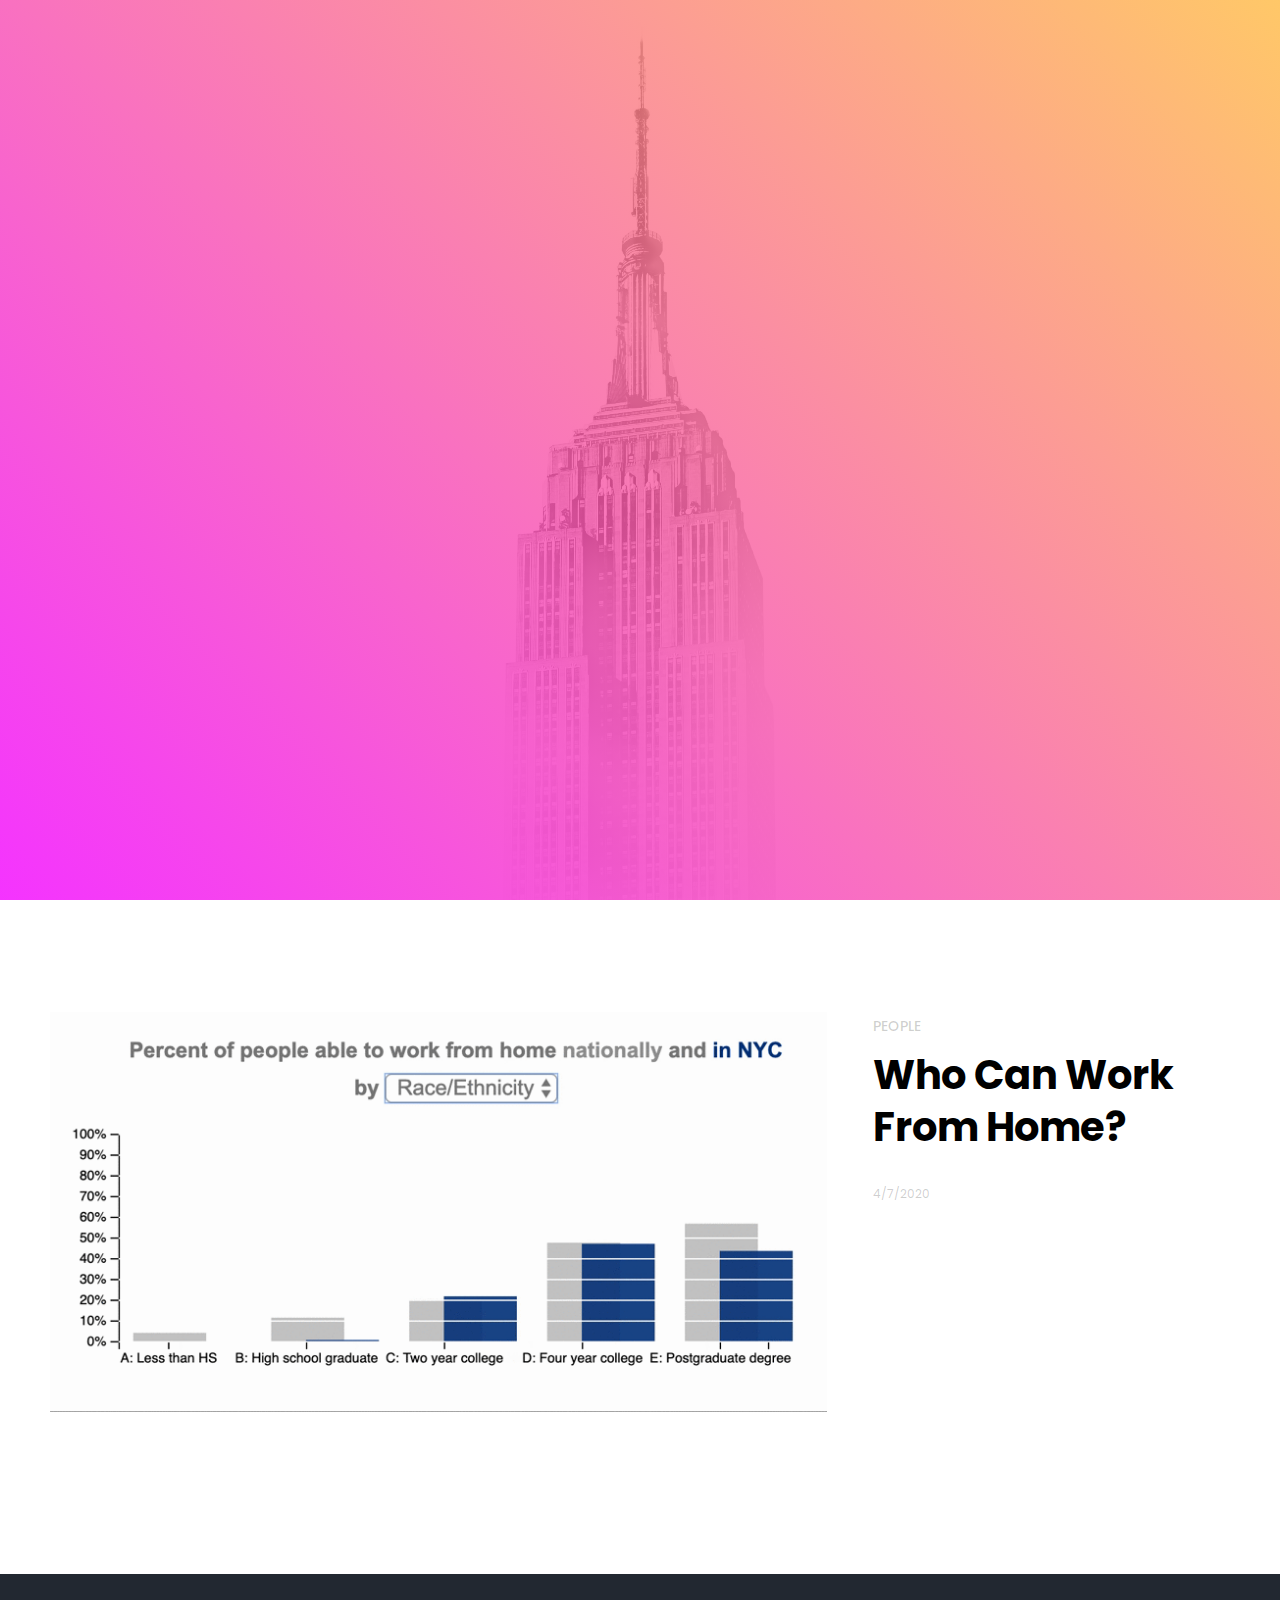
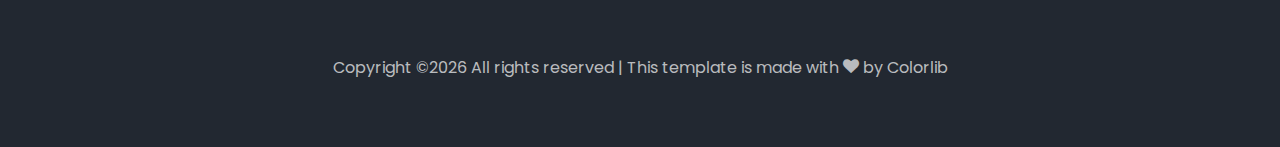
==== commit 17666136: "Merge branch 'master' of https://github.com/aaronwflee/dataviznyc" ====
--- a/index.html
+++ b/index.html
@@ -21,7 +21,7 @@
 	  </nav> -->
     <!-- END nav -->
     
-    <div class="hero-wrap js-fullheight" style="background-image: url('resources/osman-rana.jpg');" data-stellar-background-ratio="0.1">
+    <div class="hero-wrap js-fullheight" style="background-image: url('resources/images/osman-rana.jpg');" data-stellar-background-ratio="0.1">
       <div class="overlay"></div>
       <div class="container">
         <div class="row no-gutters slider-text js-fullheight align-items-center justify-content-start" data-scrollax-parent="true">
@@ -52,18 +52,19 @@
    					<div class="case">
    						<div class="row">
    							<div class="col-md-6 col-lg-6 col-xl-8 d-flex">
-   								<a href="work_from_home.html" class="img w-100 mb-3 mb-md-0" style="background-image: url(resources/wfh/wfh_preview.gif);"></a>
+   								<a href="work_from_home.html" class="img w-100 mb-3 mb-md-0" style="background-image: url(resources/images/wfh_preview.gif);"></a>
    							</div>
    							<div class="col-md-6 col-lg-6 col-xl-4 d-flex">
    								<div class="text w-100 pl-md-3">
    									<span class="subheading">PEOPLE</span>
-   									<h2><a href="work_from_home.html">Who Can Work From Home?</a></h2>
-   								<ul class="media-social list-unstyled">
-			                        <li class="ftco-animate"><a href="https://twitter.com/intent/tweet?text=Interactive%20visualization%20of%20who%20can%20and%20can't%20work%20from%20home%20in%20NYC%20and%20the%20rest%20of%20the%20US%20dataviz.nyc/work-from-home"><span class="icon-twitter"></span></a></li>
-			                    </ul>
-                                <div class="meta">
-                                    <p class="mb-0">4/7/2020</p>
-                                </div>
+                                       <h2><a href="work_from_home.html">Who Can Work From Home?</a></h2>
+                                    <div class="meta">
+                                        <p class="mb-0">4/7/2020</p>
+                                    </div>
+                                    <ul class="media-social list-unstyled">
+                                        <li class="ftco-animate"><a href="https://twitter.com/intent/tweet?text=Interactive%20visualization%20of%20who%20can%20and%20can't%20work%20from%20home%20in%20NYC%20and%20the%20rest%20of%20the%20US%20dataviz.nyc/work-from-home"><span class="icon-twitter"></span></a></li>
+                                    </ul>
+                               
    								</div>
    							</div>
    						</div>
@@ -71,21 +72,7 @@
    					
    				</div>
    			</div>
-   			<!-- <div class="row mt-5">
-          <div class="col text-center">
-            <div class="block-27">
-              <ul>
-                <li><a href="#">&lt;</a></li>
-                <li class="active"><span>1</span></li>
-                <li><a href="#">2</a></li>
-                <li><a href="#">3</a></li>
-                <li><a href="#">4</a></li>
-                <li><a href="#">5</a></li>
-                <li><a href="#">&gt;</a></li>
-              </ul>
-            </div>
-          </div>
-        </div> -->
+
    		</div>
    	</section>
 
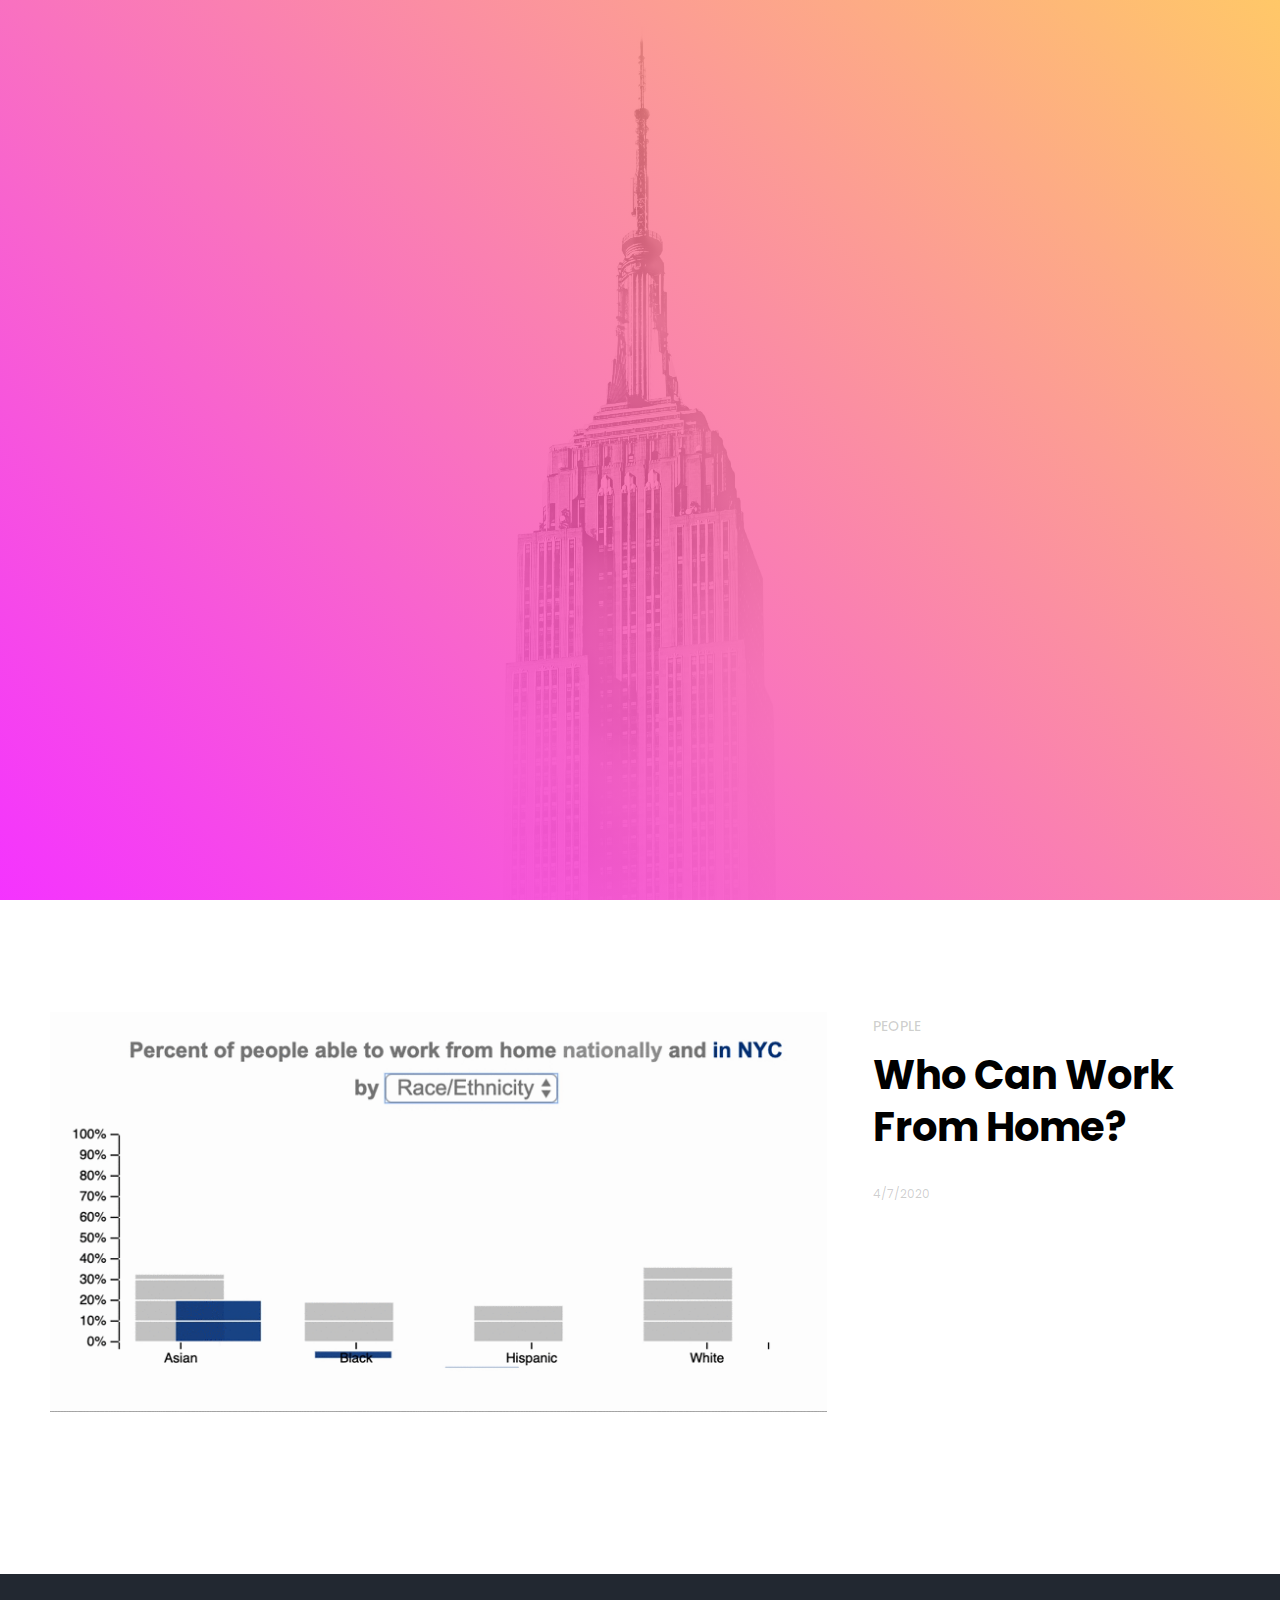
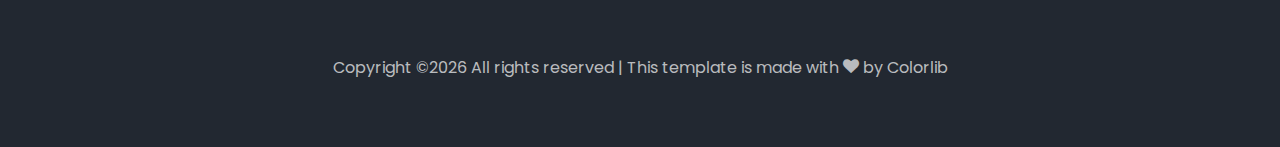
==== commit 4e564f78: "url change" ====
--- a/index.html
+++ b/index.html
@@ -52,17 +52,17 @@
    					<div class="case">
    						<div class="row">
    							<div class="col-md-6 col-lg-6 col-xl-8 d-flex">
-   								<a href="work_from_home.html" class="img w-100 mb-3 mb-md-0" style="background-image: url(resources/images/wfh_preview.gif);"></a>
+   								<a href="work-from-home.html" class="img w-100 mb-3 mb-md-0" style="background-image: url(resources/images/wfh_preview.gif);"></a>
    							</div>
    							<div class="col-md-6 col-lg-6 col-xl-4 d-flex">
    								<div class="text w-100 pl-md-3">
    									<span class="subheading">PEOPLE</span>
-                                       <h2><a href="work_from_home.html">Who Can Work From Home?</a></h2>
+                                       <h2><a href="work-from-home.html">Who Can Work From Home?</a></h2>
                                     <div class="meta">
                                         <p class="mb-0">4/7/2020</p>
                                     </div>
                                     <ul class="media-social list-unstyled">
-                                        <li class="ftco-animate"><a href="https://twitter.com/intent/tweet?text=Interactive%20visualization%20of%20who%20can%20and%20can't%20work%20from%20home%20in%20NYC%20and%20the%20rest%20of%20the%20US%20dataviz.nyc/work-from-home"><span class="icon-twitter"></span></a></li>
+                                        <li class="ftco-animate"><a href="https://twitter.com/intent/tweet?text=Interactive%20visualization%20of%20who%20can%20and%20can't%20work%20from%20home%20in%20NYC%20and%20the%20rest%20of%20the%20US%20dataviz.nyc/work-from-home.html"><span class="icon-twitter"></span></a></li>
                                     </ul>
                                
    								</div>
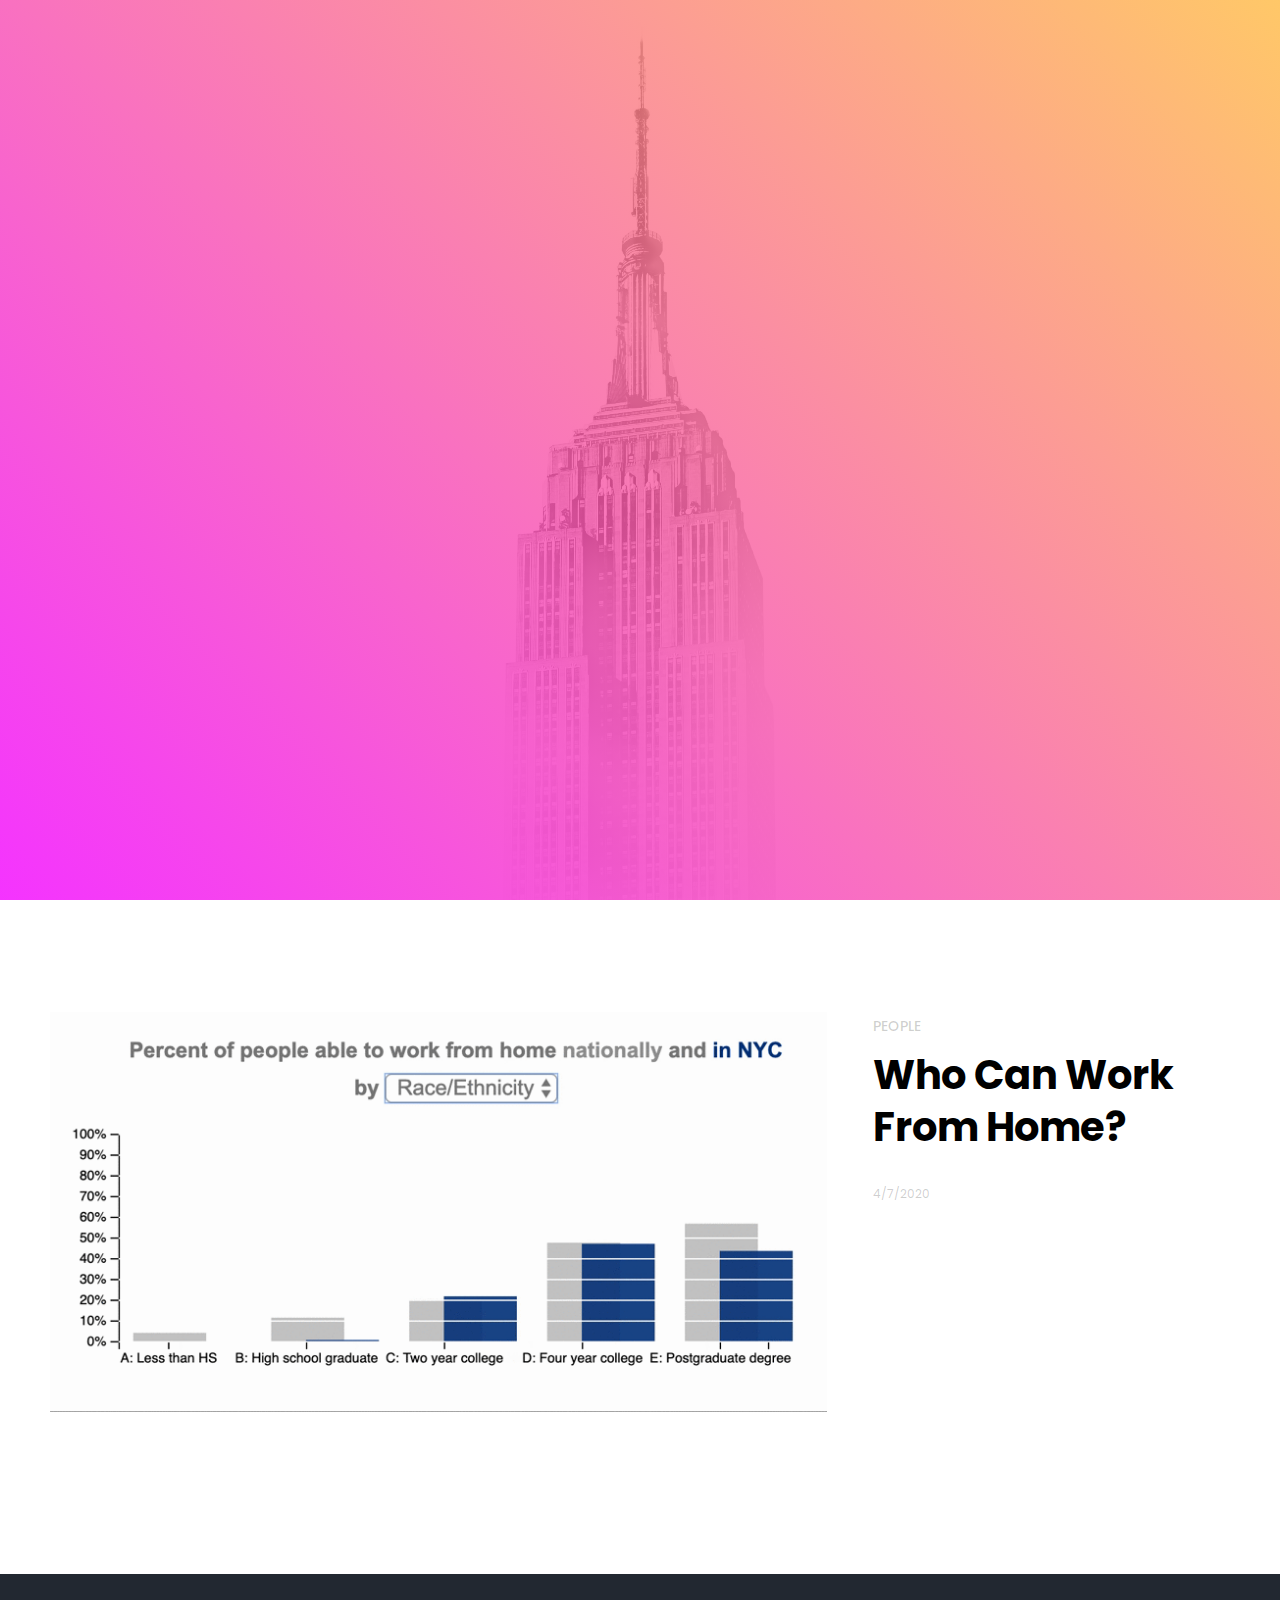
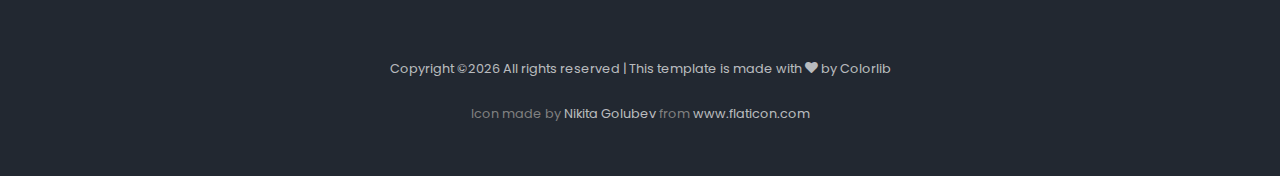
==== commit 28894407: "add favicon" ====
--- a/index.html
+++ b/index.html
@@ -4,7 +4,7 @@
     <title>dataviz.nyc</title>
     <meta charset="utf-8">
     <meta name="viewport" content="width=device-width, initial-scale=1, shrink-to-fit=no">
-    
+    <link rel="icon" href="https://image.flaticon.com/icons/svg/822/822261.svg">
     <link href="https://fonts.googleapis.com/css?family=Poppins:300,400,500,600,700,800,900" rel="stylesheet">
 
     <link rel="stylesheet" href="resources/css/animate.css">
@@ -80,9 +80,10 @@
       <div class="container">
           <div class="col-md-12 text-center">
 
-            <p><!-- Link back to Colorlib can't be removed. Template is licensed under CC BY 3.0. -->
+            <p><small> <!-- Link back to Colorlib can't be removed. Template is licensed under CC BY 3.0. -->
                 Copyright &copy;<script>document.write(new Date().getFullYear());</script> All rights reserved | This template is made with <i class="icon-heart color-danger" aria-hidden="true"></i> by <a href="https://colorlib.com" target="_blank">Colorlib</a>
                 <!-- Link back to Colorlib can't be removed. Template is licensed under CC BY 3.0. --></p>
+                Icon made by <a href="https://www.flaticon.com/authors/nikita-golubev" title="Nikita Golubev">Nikita Golubev</a> from <a href="https://www.flaticon.com/" title="Flaticon"> www.flaticon.com</a></small>
           </div>
         </div>
       </div>
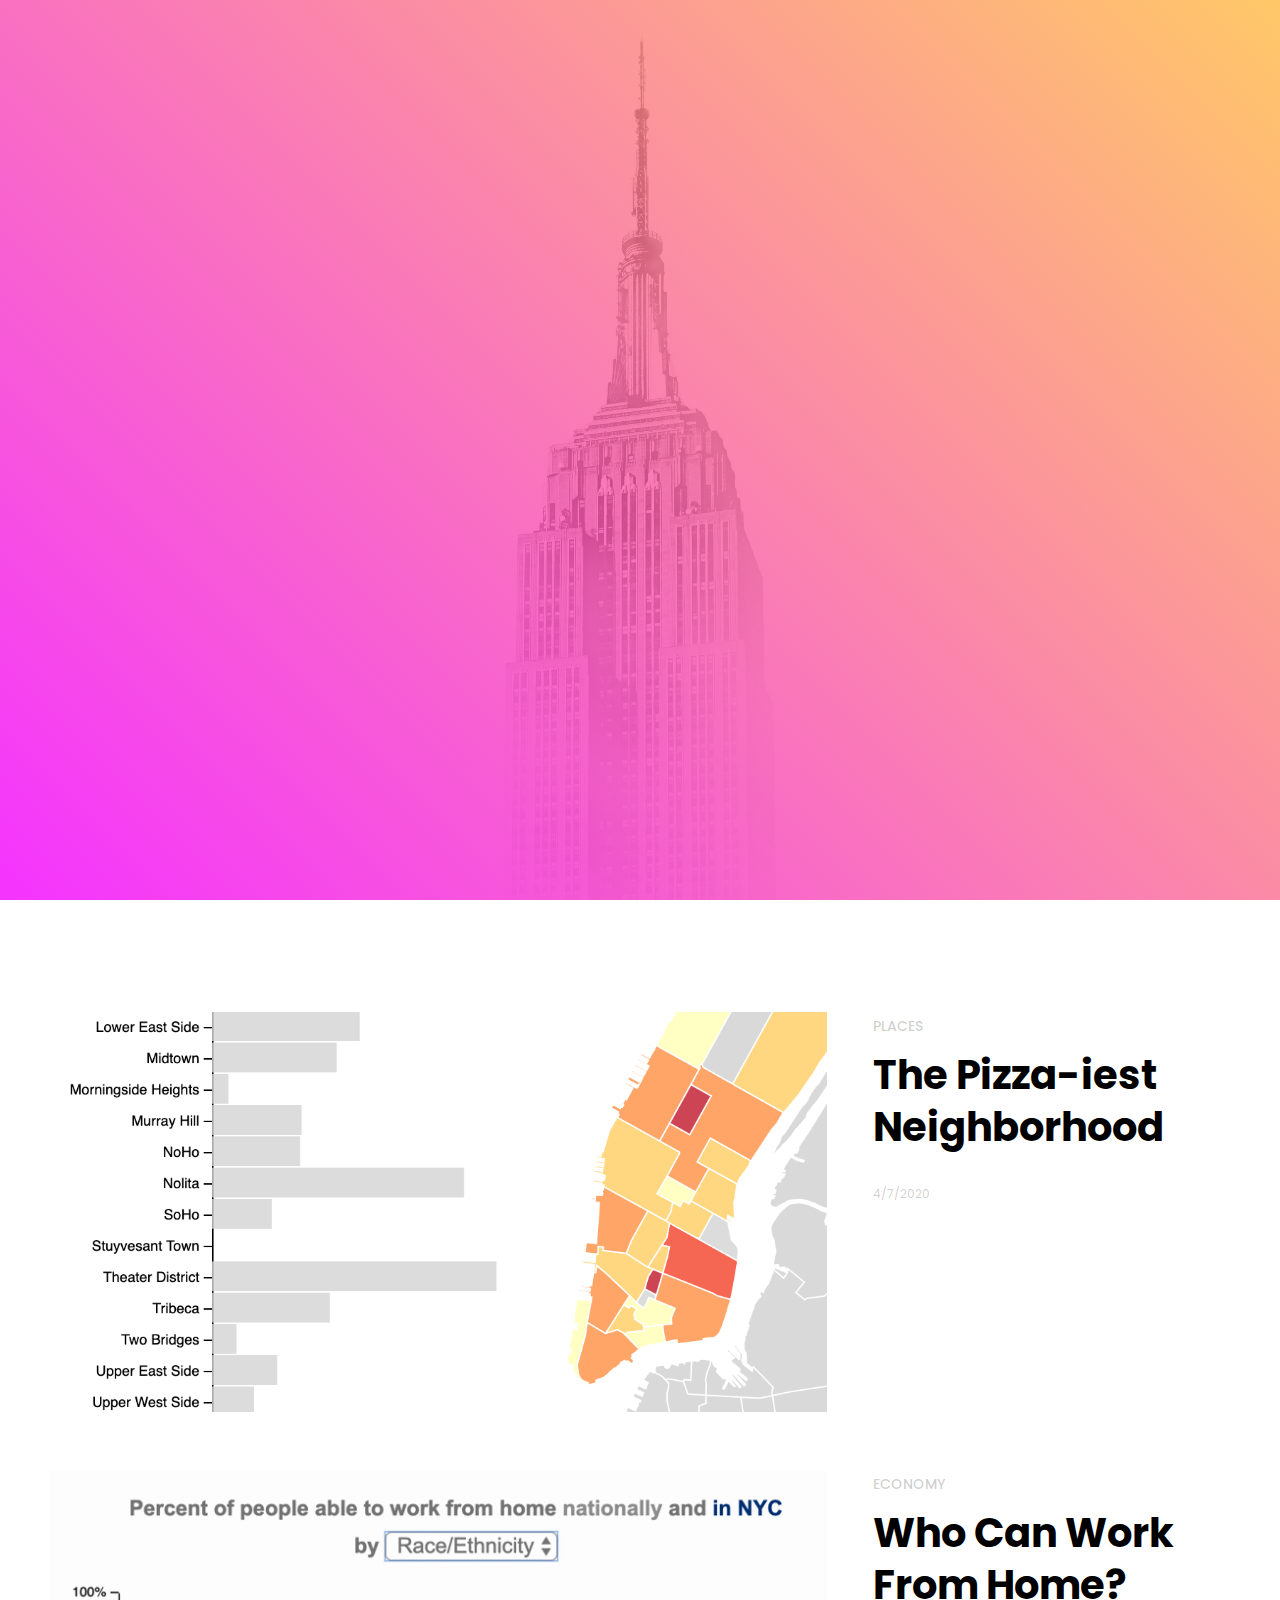
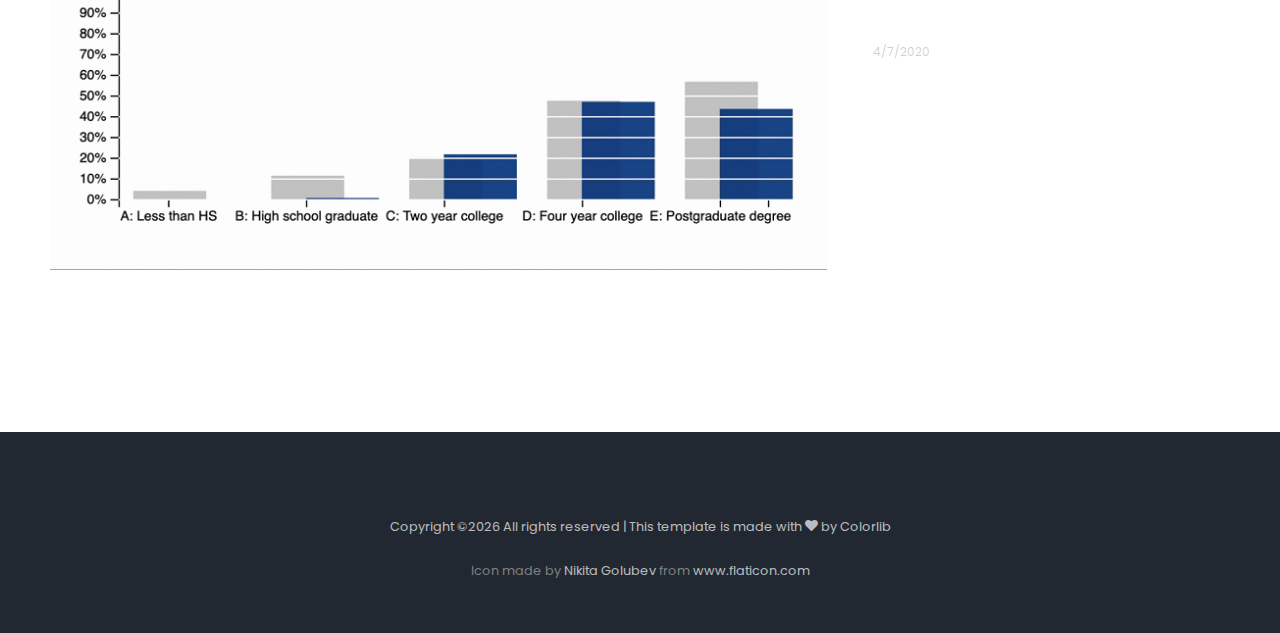
==== commit 39f5dc2b: "add pizza story to home page" ====
--- a/index.html
+++ b/index.html
@@ -50,13 +50,33 @@
    			<div class="row">
    				<div class="col-md-12">
    					<div class="case">
-   						<div class="row">
+              <div class="row">
+                <div class="col-md-6 col-lg-6 col-xl-8 d-flex">
+                  <a href="pizza.html" class="img w-100 mb-3 mb-md-0" style="background-image: url(resources/images/pizza_preview.png);"></a>
+                </div>
+                <div class="col-md-6 col-lg-6 col-xl-4 d-flex">
+                  <div class="text w-100 pl-md-3">
+                    <span class="subheading">PLACES</span>
+                                      <h2><a href="pizza.html">The Pizza-iest Neighborhood</a></h2>
+                                   <div class="meta">
+                                       <p class="mb-0">4/7/2020</p>
+                                   </div>
+                                   <ul class="media-social list-unstyled">
+                                       <li class="ftco-animate"><a href="https://twitter.com/intent/tweet?text=Interactive%20visualization%20of%20the%20most%20pizza-iest%20neighborhoods%20in%20Manhattan%20dataviz.nyc/pizza.html"><span class="icon-twitter"></span></a></li>
+                                   </ul>
+                              
+                  </div>
+                </div>
+              </div>
+              <br>
+              <br>
+              <div class="row">
    							<div class="col-md-6 col-lg-6 col-xl-8 d-flex">
    								<a href="work-from-home.html" class="img w-100 mb-3 mb-md-0" style="background-image: url(resources/images/wfh_preview.gif);"></a>
    							</div>
    							<div class="col-md-6 col-lg-6 col-xl-4 d-flex">
    								<div class="text w-100 pl-md-3">
-   									<span class="subheading">PEOPLE</span>
+   									<span class="subheading">ECONOMY</span>
                                        <h2><a href="work-from-home.html">Who Can Work From Home?</a></h2>
                                     <div class="meta">
                                         <p class="mb-0">4/7/2020</p>
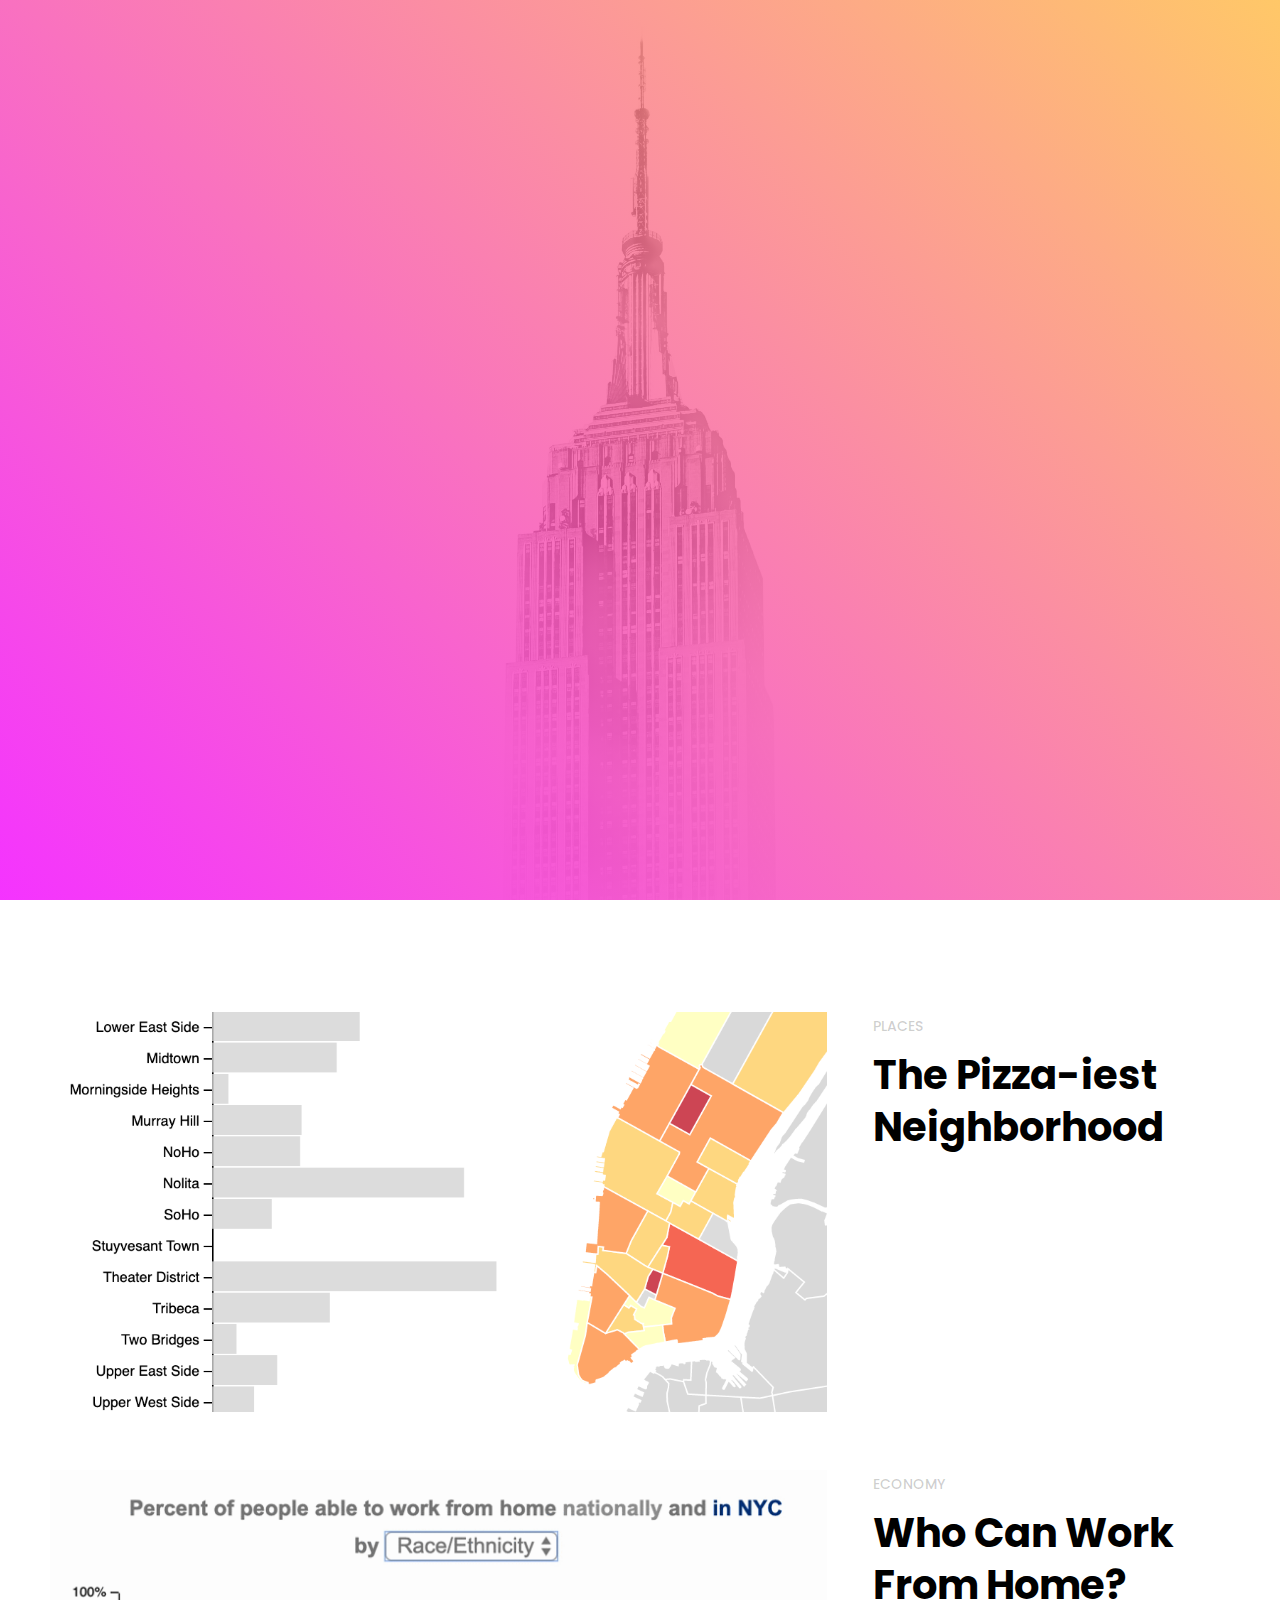
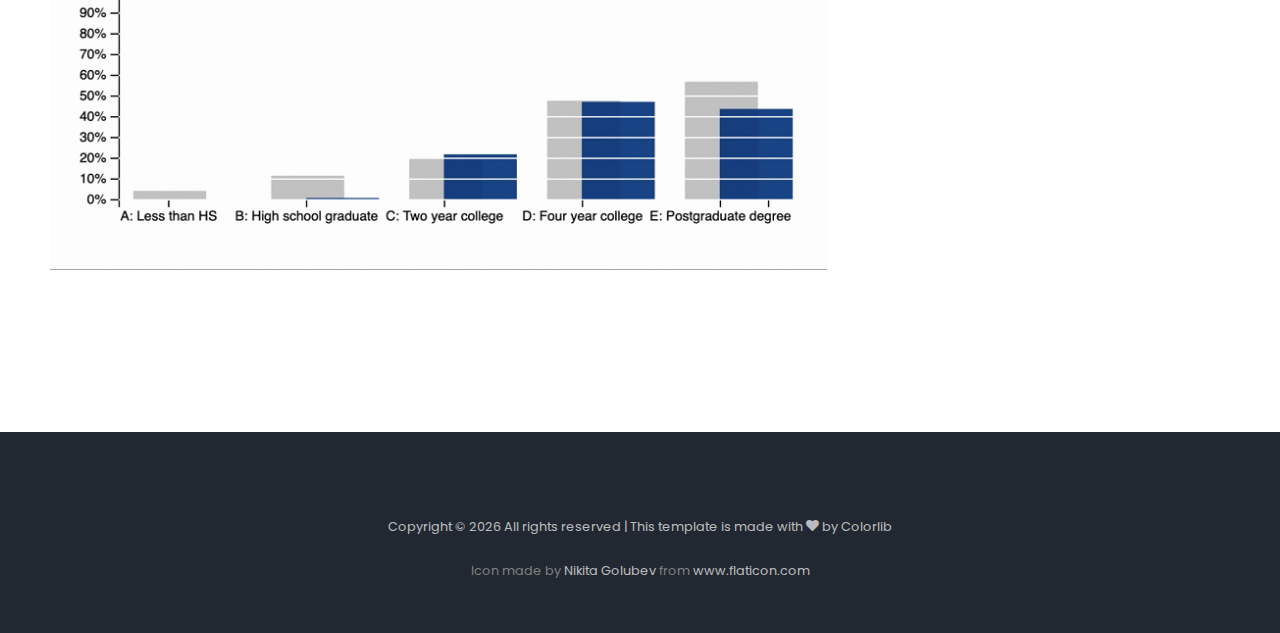
==== commit 6288417e: "fix dates" ====
--- a/index.html
+++ b/index.html
@@ -1,123 +1,143 @@
 <!DOCTYPE html>
 <html lang="en">
-  <head>
-    <title>dataviz.nyc</title>
-    <meta charset="utf-8">
-    <meta name="viewport" content="width=device-width, initial-scale=1, shrink-to-fit=no">
-    <link rel="icon" href="https://image.flaticon.com/icons/svg/822/822261.svg">
-    <link href="https://fonts.googleapis.com/css?family=Poppins:300,400,500,600,700,800,900" rel="stylesheet">
 
-    <link rel="stylesheet" href="resources/css/animate.css">
-    <link rel="stylesheet" href="resources/css/icomoon.css">
-    <link rel="stylesheet" href="resources/css/style.css">
-  </head>
-  <body>
-    
-	  <!-- <nav class="navbar px-md-0 navbar-expand-lg navbar-dark ftco_navbar bg-dark ftco-navbar-light" id="ftco-navbar">
+<head>
+  <title>dataviz.nyc</title>
+  <meta charset="utf-8">
+  <meta name="viewport" content="width=device-width, initial-scale=1, shrink-to-fit=no">
+  <link rel="icon" href="https://image.flaticon.com/icons/svg/822/822261.svg">
+  <link href="https://fonts.googleapis.com/css?family=Poppins:300,400,500,600,700,800,900" rel="stylesheet">
+
+  <link rel="stylesheet" href="resources/css/animate.css">
+  <link rel="stylesheet" href="resources/css/icomoon.css">
+  <link rel="stylesheet" href="resources/css/style.css">
+</head>
+
+<body>
+
+  <!-- <nav class="navbar px-md-0 navbar-expand-lg navbar-dark ftco_navbar bg-dark ftco-navbar-light" id="ftco-navbar">
 	    <div class="container">
           <a class="navbar-brand" href="index.html">dataviz.<font color="#f58426">nyc</font></a>
 	      </div>
 	    </div>
 	  </nav> -->
-    <!-- END nav -->
-    
-    <div class="hero-wrap js-fullheight" style="background-image: url('resources/images/osman-rana.jpg');" data-stellar-background-ratio="0.1">
-      <div class="overlay"></div>
-      <div class="container">
-        <div class="row no-gutters slider-text js-fullheight align-items-center justify-content-start" data-scrollax-parent="true">
-          <div class="col-md-12 ftco-animate">
-          	<!-- <h2 class="subheading">Welcome to</h2> -->
-          	<h1 class="mb-4 mb-md-0">dataviz.nyc</h1>
-          	<div class="row">
-          		<div class="col-md-7">
-          			<div class="text">
-	          			<p>looking at New York City one data visualization at a time</p>
-	          			<div class="mouse">
-										<a href="#" class="mouse-icon">
-											<div class="mouse-wheel"><span class="ion-ios-arrow-round-down"></span></div>
-										</a>
-									</div>
-								</div>
-          		</div>
-          	</div>
+  <!-- END nav -->
+
+  <div class="hero-wrap js-fullheight" style="background-image: url('resources/images/osman-rana.jpg');"
+    data-stellar-background-ratio="0.1">
+    <div class="overlay"></div>
+    <div class="container">
+      <div class="row no-gutters slider-text js-fullheight align-items-center justify-content-start"
+        data-scrollax-parent="true">
+        <div class="col-md-12 ftco-animate">
+          <!-- <h2 class="subheading">Welcome to</h2> -->
+          <h1 class="mb-4 mb-md-0">dataviz.nyc</h1>
+          <div class="row">
+            <div class="col-md-7">
+              <div class="text">
+                <p>looking at New York City one data visualization at a time</p>
+                <div class="mouse">
+                  <a href="#" class="mouse-icon">
+                    <div class="mouse-wheel"><span class="ion-ios-arrow-round-down"></span></div>
+                  </a>
+                </div>
+              </div>
+            </div>
           </div>
         </div>
       </div>
     </div>
+  </div>
 
-   	<section class="ftco-section">
-   		<div class="container">
-   			<div class="row">
-   				<div class="col-md-12">
-   					<div class="case">
-              <div class="row">
-                <div class="col-md-6 col-lg-6 col-xl-8 d-flex">
-                  <a href="pizza.html" class="img w-100 mb-3 mb-md-0" style="background-image: url(resources/images/pizza_preview.png);"></a>
-                </div>
-                <div class="col-md-6 col-lg-6 col-xl-4 d-flex">
-                  <div class="text w-100 pl-md-3">
-                    <span class="subheading">PLACES</span>
-                                      <h2><a href="pizza.html">The Pizza-iest Neighborhood</a></h2>
-                                   <div class="meta">
-                                       <p class="mb-0">4/7/2020</p>
-                                   </div>
-                                   <ul class="media-social list-unstyled">
-                                       <li class="ftco-animate"><a href="https://twitter.com/intent/tweet?text=Interactive%20visualization%20of%20the%20most%20pizza-iest%20neighborhoods%20in%20Manhattan%20dataviz.nyc/pizza.html"><span class="icon-twitter"></span></a></li>
-                                   </ul>
-                              
+  <section class="ftco-section">
+    <div class="container">
+      <div class="row">
+        <div class="col-md-12">
+          <div class="case">
+            <div class="row">
+              <div class="col-md-6 col-lg-6 col-xl-8 d-flex">
+                <a href="pizza" class="img w-100 mb-3 mb-md-0"
+                  style="background-image: url(resources/images/pizza_preview.png);"></a>
+              </div>
+              <div class="col-md-6 col-lg-6 col-xl-4 d-flex">
+                <div class="text w-100 pl-md-3">
+                  <span class="subheading">PLACES</span>
+                  <h2><a href="pizza">The Pizza-iest Neighborhood</a></h2>
+                  <div class="meta">
+                    <p class="mb-0"></p>
                   </div>
+                  <ul class="media-social list-unstyled">
+                    <li class="ftco-animate"><a
+                        href="https://twitter.com/intent/tweet?text=Interactive%20visualization%20of%20the%20most%20pizza-iest%20neighborhoods%20in%20Manhattan%20dataviz.nyc/pizza"><span
+                          class="icon-twitter"></span></a></li>
+                  </ul>
+
                 </div>
               </div>
-              <br>
-              <br>
-              <div class="row">
-   							<div class="col-md-6 col-lg-6 col-xl-8 d-flex">
-   								<a href="work-from-home.html" class="img w-100 mb-3 mb-md-0" style="background-image: url(resources/images/wfh_preview.gif);"></a>
-   							</div>
-   							<div class="col-md-6 col-lg-6 col-xl-4 d-flex">
-   								<div class="text w-100 pl-md-3">
-   									<span class="subheading">ECONOMY</span>
-                                       <h2><a href="work-from-home.html">Who Can Work From Home?</a></h2>
-                                    <div class="meta">
-                                        <p class="mb-0">4/7/2020</p>
-                                    </div>
-                                    <ul class="media-social list-unstyled">
-                                        <li class="ftco-animate"><a href="https://twitter.com/intent/tweet?text=Interactive%20visualization%20of%20who%20can%20and%20can't%20work%20from%20home%20in%20NYC%20and%20the%20rest%20of%20the%20US%20dataviz.nyc/work-from-home.html"><span class="icon-twitter"></span></a></li>
-                                    </ul>
-                               
-   								</div>
-   							</div>
-   						</div>
-   					</div>
-   					
-   				</div>
-   			</div>
+            </div>
+            <br>
+            <br>
+            <div class="row">
+              <div class="col-md-6 col-lg-6 col-xl-8 d-flex">
+                <a href="work-from-home" class="img w-100 mb-3 mb-md-0"
+                  style="background-image: url(resources/images/wfh_preview.gif);"></a>
+              </div>
+              <div class="col-md-6 col-lg-6 col-xl-4 d-flex">
+                <div class="text w-100 pl-md-3">
+                  <span class="subheading">ECONOMY</span>
+                  <h2><a href="work-from-home">Who Can Work From Home?</a></h2>
+                  <div class="meta">
+                    <p class="mb-0"></p>
+                  </div>
+                  <ul class="media-social list-unstyled">
+                    <li class="ftco-animate"><a
+                        href="https://twitter.com/intent/tweet?text=Interactive%20visualization%20of%20who%20can%20and%20can't%20work%20from%20home%20in%20NYC%20and%20the%20rest%20of%20the%20US%20dataviz.nyc/work-from-home"><span
+                          class="icon-twitter"></span></a></li>
+                  </ul>
 
-   		</div>
-   	</section>
+                </div>
+              </div>
+            </div>
+          </div>
 
-    <footer class="ftco-footer ftco-bg-dark ftco-section">
-      <div class="container">
-          <div class="col-md-12 text-center">
-
-            <p><small> <!-- Link back to Colorlib can't be removed. Template is licensed under CC BY 3.0. -->
-                Copyright &copy;<script>document.write(new Date().getFullYear());</script> All rights reserved | This template is made with <i class="icon-heart color-danger" aria-hidden="true"></i> by <a href="https://colorlib.com" target="_blank">Colorlib</a>
-                <!-- Link back to Colorlib can't be removed. Template is licensed under CC BY 3.0. --></p>
-                Icon made by <a href="https://www.flaticon.com/authors/nikita-golubev" title="Nikita Golubev">Nikita Golubev</a> from <a href="https://www.flaticon.com/" title="Flaticon"> www.flaticon.com</a></small>
-          </div>
         </div>
       </div>
-    </footer>
-    
-  
+
+    </div>
+  </section>
+
+  <footer class="ftco-footer ftco-bg-dark ftco-section">
+    <div class="container">
+      <div class="col-md-12 text-center">
+
+        <p><small>
+            <!-- Link back to Colorlib can't be removed. Template is licensed under CC BY 3.0. -->
+            Copyright &copy;
+            <script>document.write(new Date().getFullYear());</script> All rights reserved | This template is made with
+            <i class="icon-heart color-danger" aria-hidden="true"></i> by <a href="https://colorlib.com"
+              target="_blank">Colorlib</a>
+            <!-- Link back to Colorlib can't be removed. Template is licensed under CC BY 3.0. -->
+        </p>
+        Icon made by <a href="https://www.flaticon.com/authors/nikita-golubev" title="Nikita Golubev">Nikita Golubev</a>
+        from <a href="https://www.flaticon.com/" title="Flaticon"> www.flaticon.com</a></small>
+      </div>
+    </div>
+    </div>
+  </footer>
+
+
 
   <!-- loader -->
-  <div id="ftco-loader" class="show fullscreen"><svg class="circular" width="48px" height="48px"><circle class="path-bg" cx="24" cy="24" r="22" fill="none" stroke-width="4" stroke="#eeeeee"/><circle class="path" cx="24" cy="24" r="22" fill="none" stroke-width="4" stroke-miterlimit="10" stroke="#F96D00"/></svg></div>
+  <div id="ftco-loader" class="show fullscreen"><svg class="circular" width="48px" height="48px">
+      <circle class="path-bg" cx="24" cy="24" r="22" fill="none" stroke-width="4" stroke="#eeeeee" />
+      <circle class="path" cx="24" cy="24" r="22" fill="none" stroke-width="4" stroke-miterlimit="10"
+        stroke="#F96D00" />
+    </svg></div>
 
 
   <script src="resources/js/jquery.min.js"></script>
   <script src="resources/js/jquery-migrate-3.0.1.min.js"></script>
-  <script src="resources/js/jquery.easing.1.3.js"></script>  
+  <script src="resources/js/jquery.easing.1.3.js"></script>
   <script src="resources/js/jquery.stellar.min.js"></script>
   <script src="resources/js/aos.js"></script>
   <script src="resources/js/owl.carousel.min.js"></script>
@@ -125,6 +145,7 @@
   <script src="resources/js/jquery.waypoints.min.js"></script>
   <script src="resources/js/scrollax.min.js"></script>
   <script src="resources/js/main.js"></script>
-    
-  </body>
+
+</body>
+
 </html>